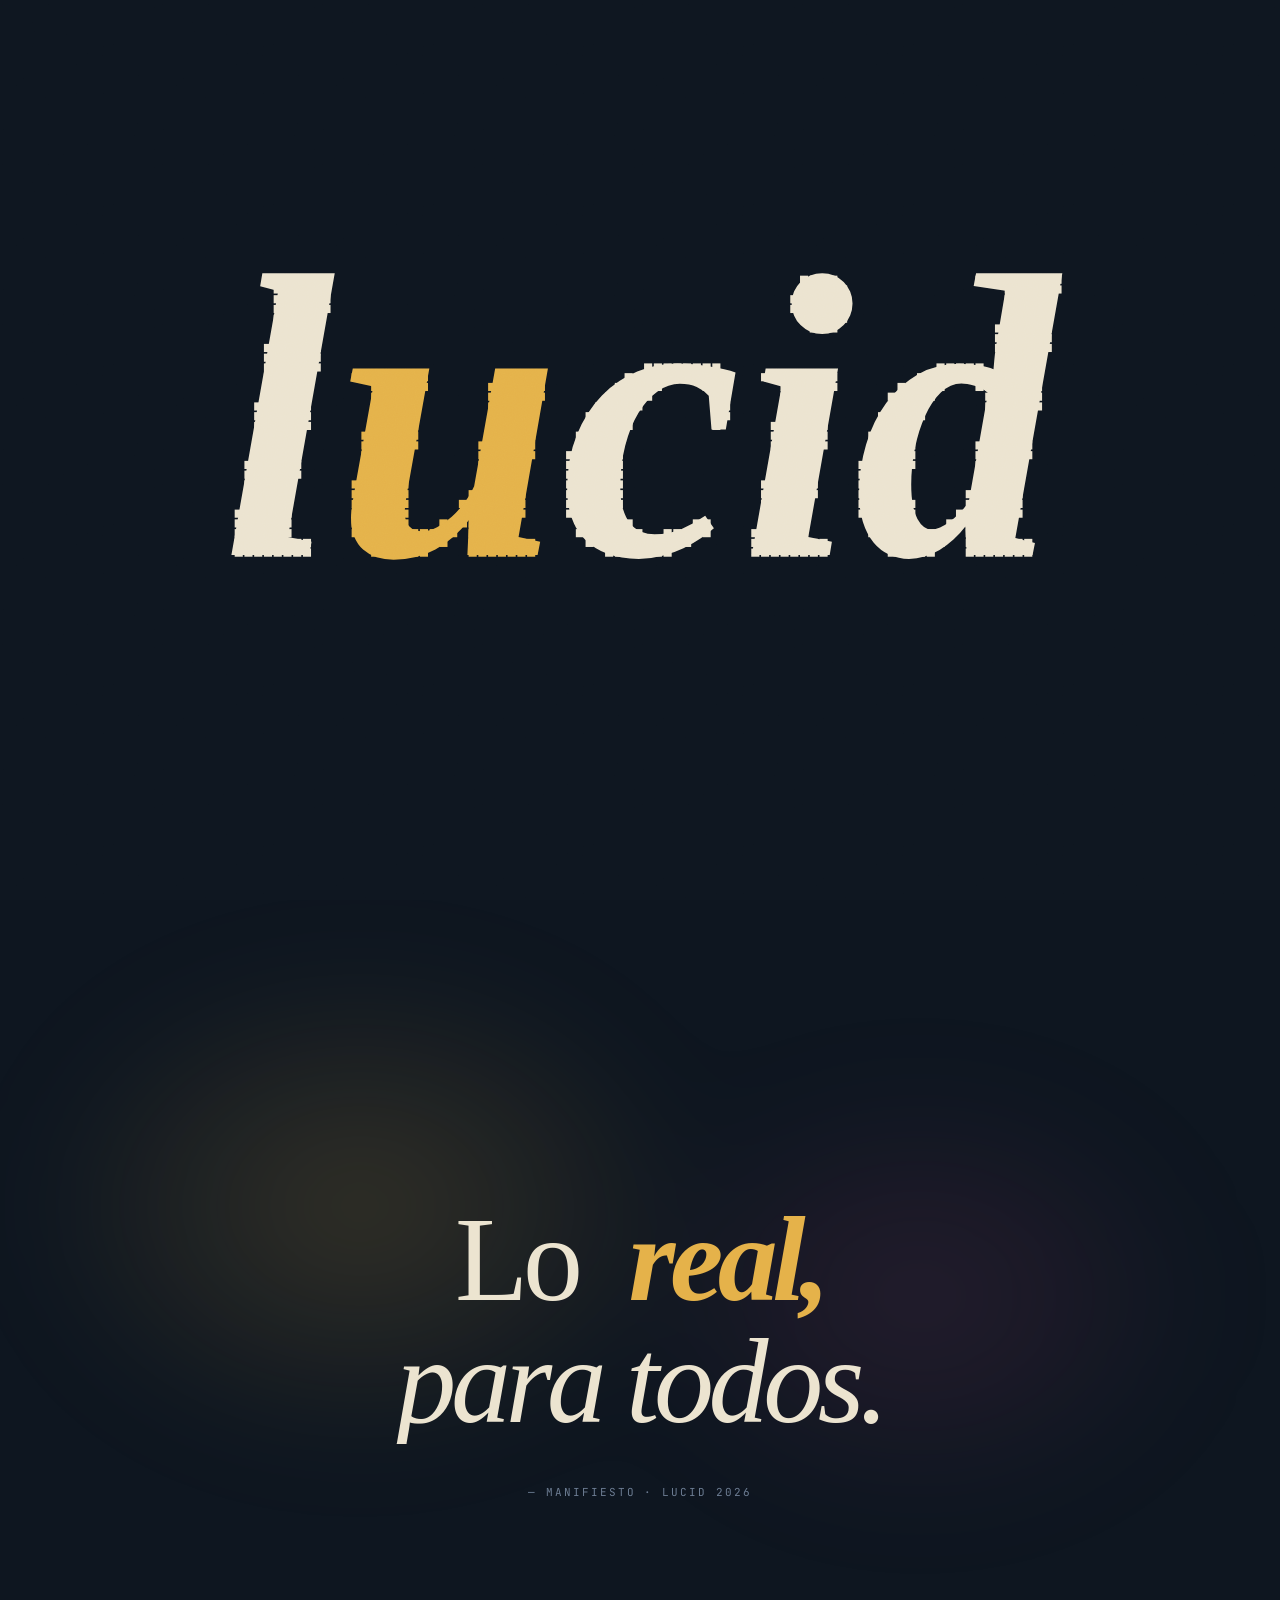
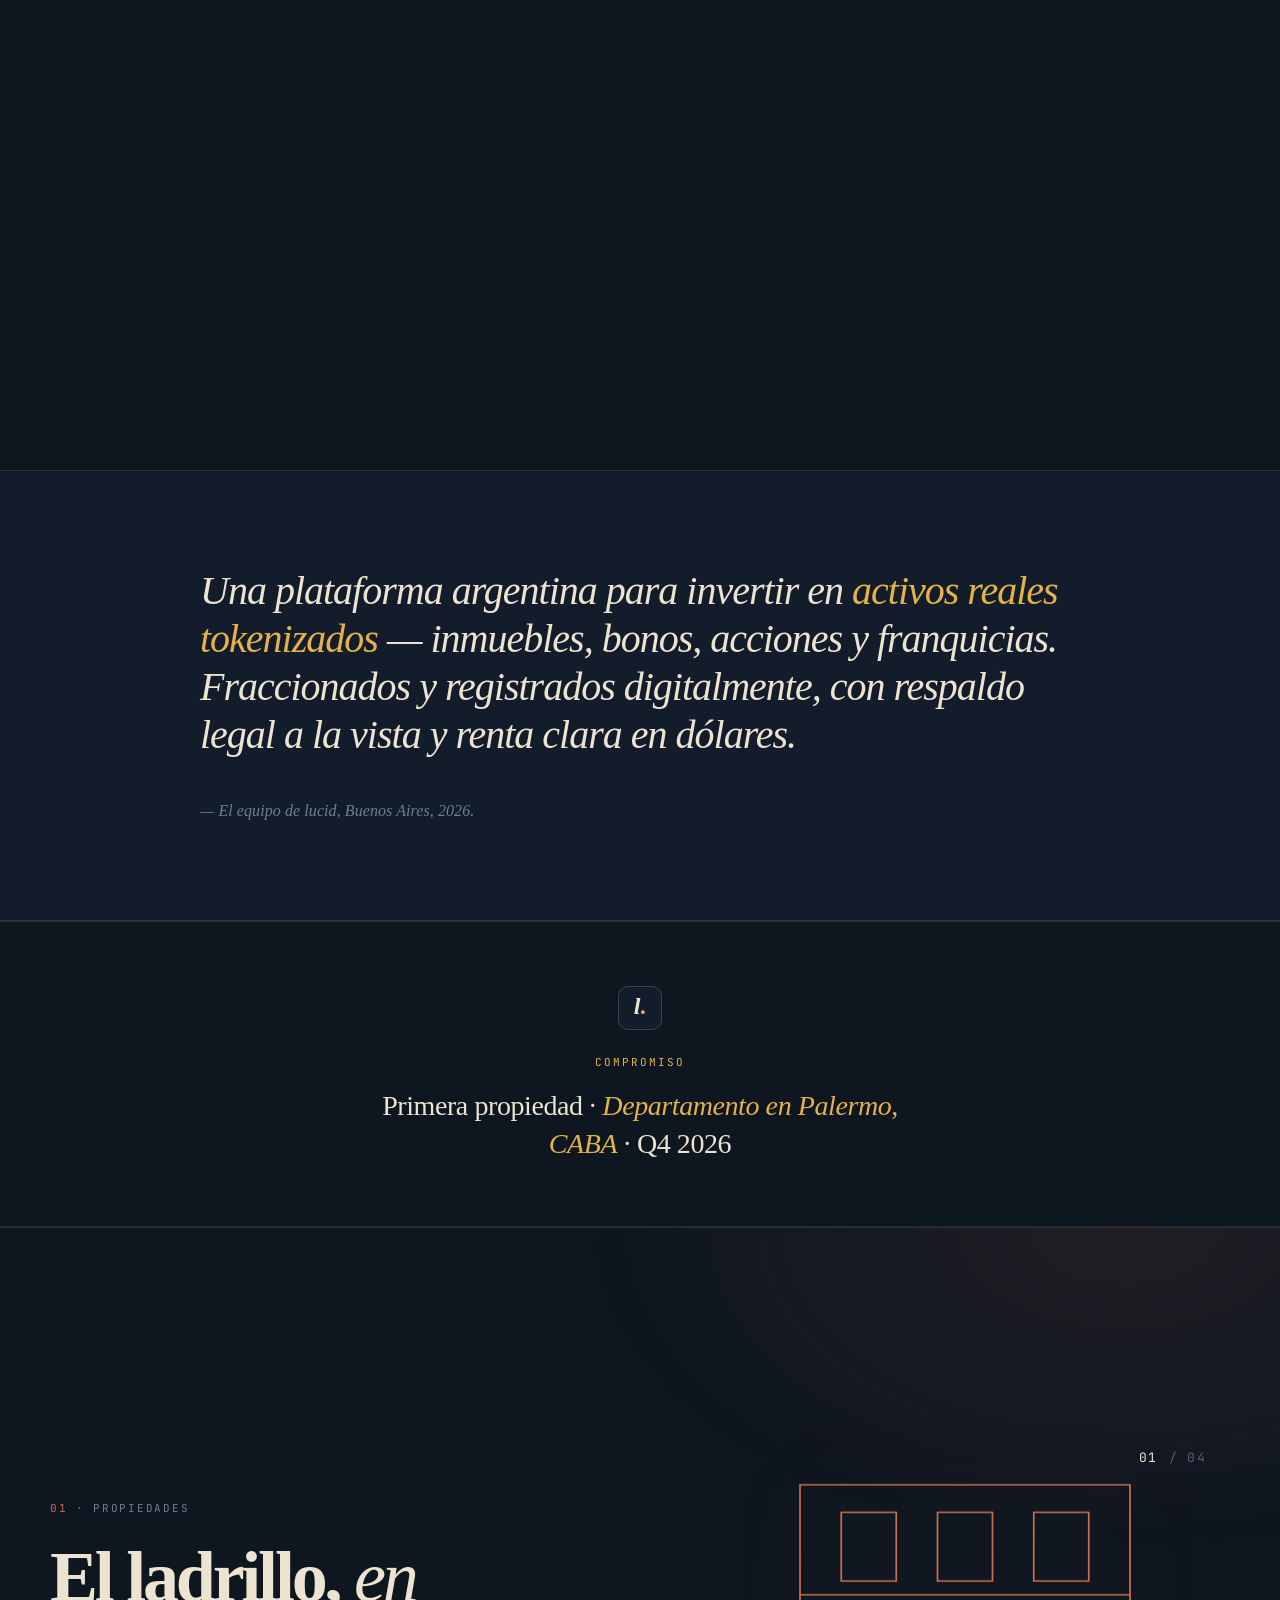
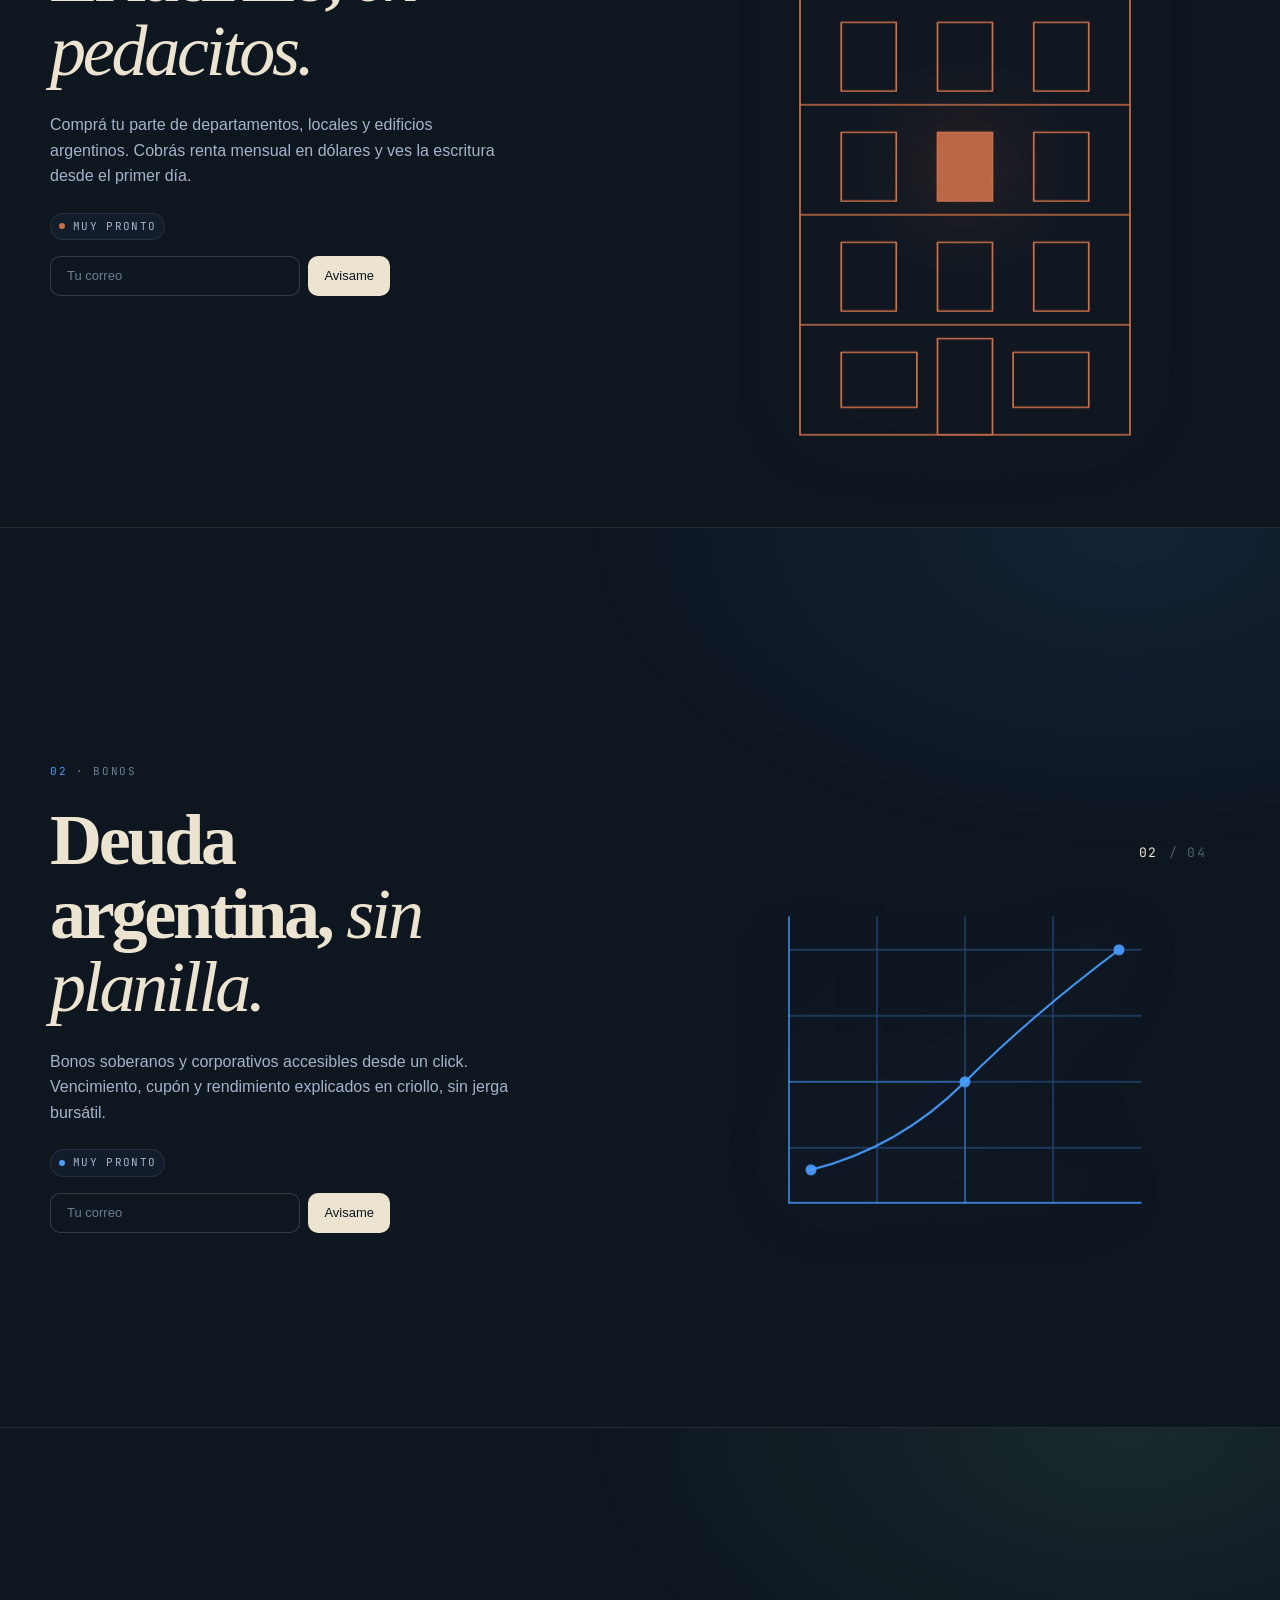
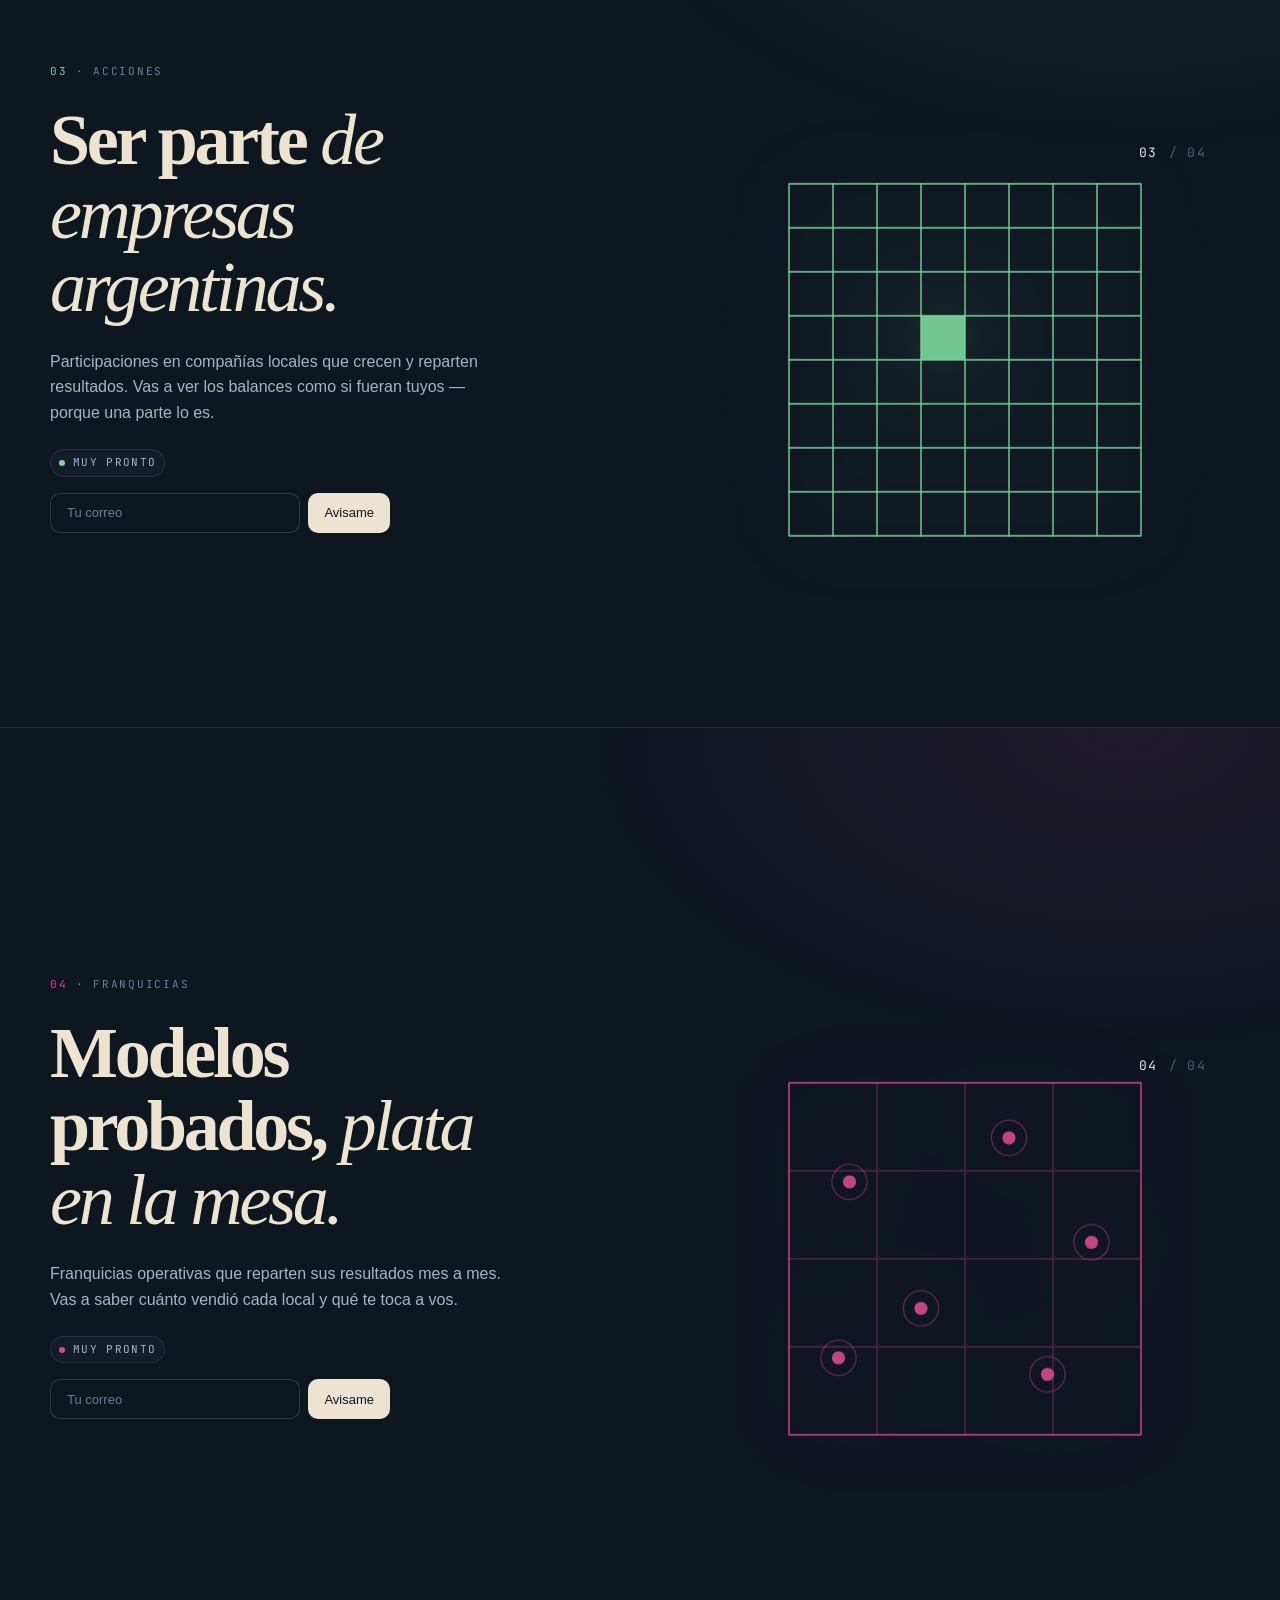
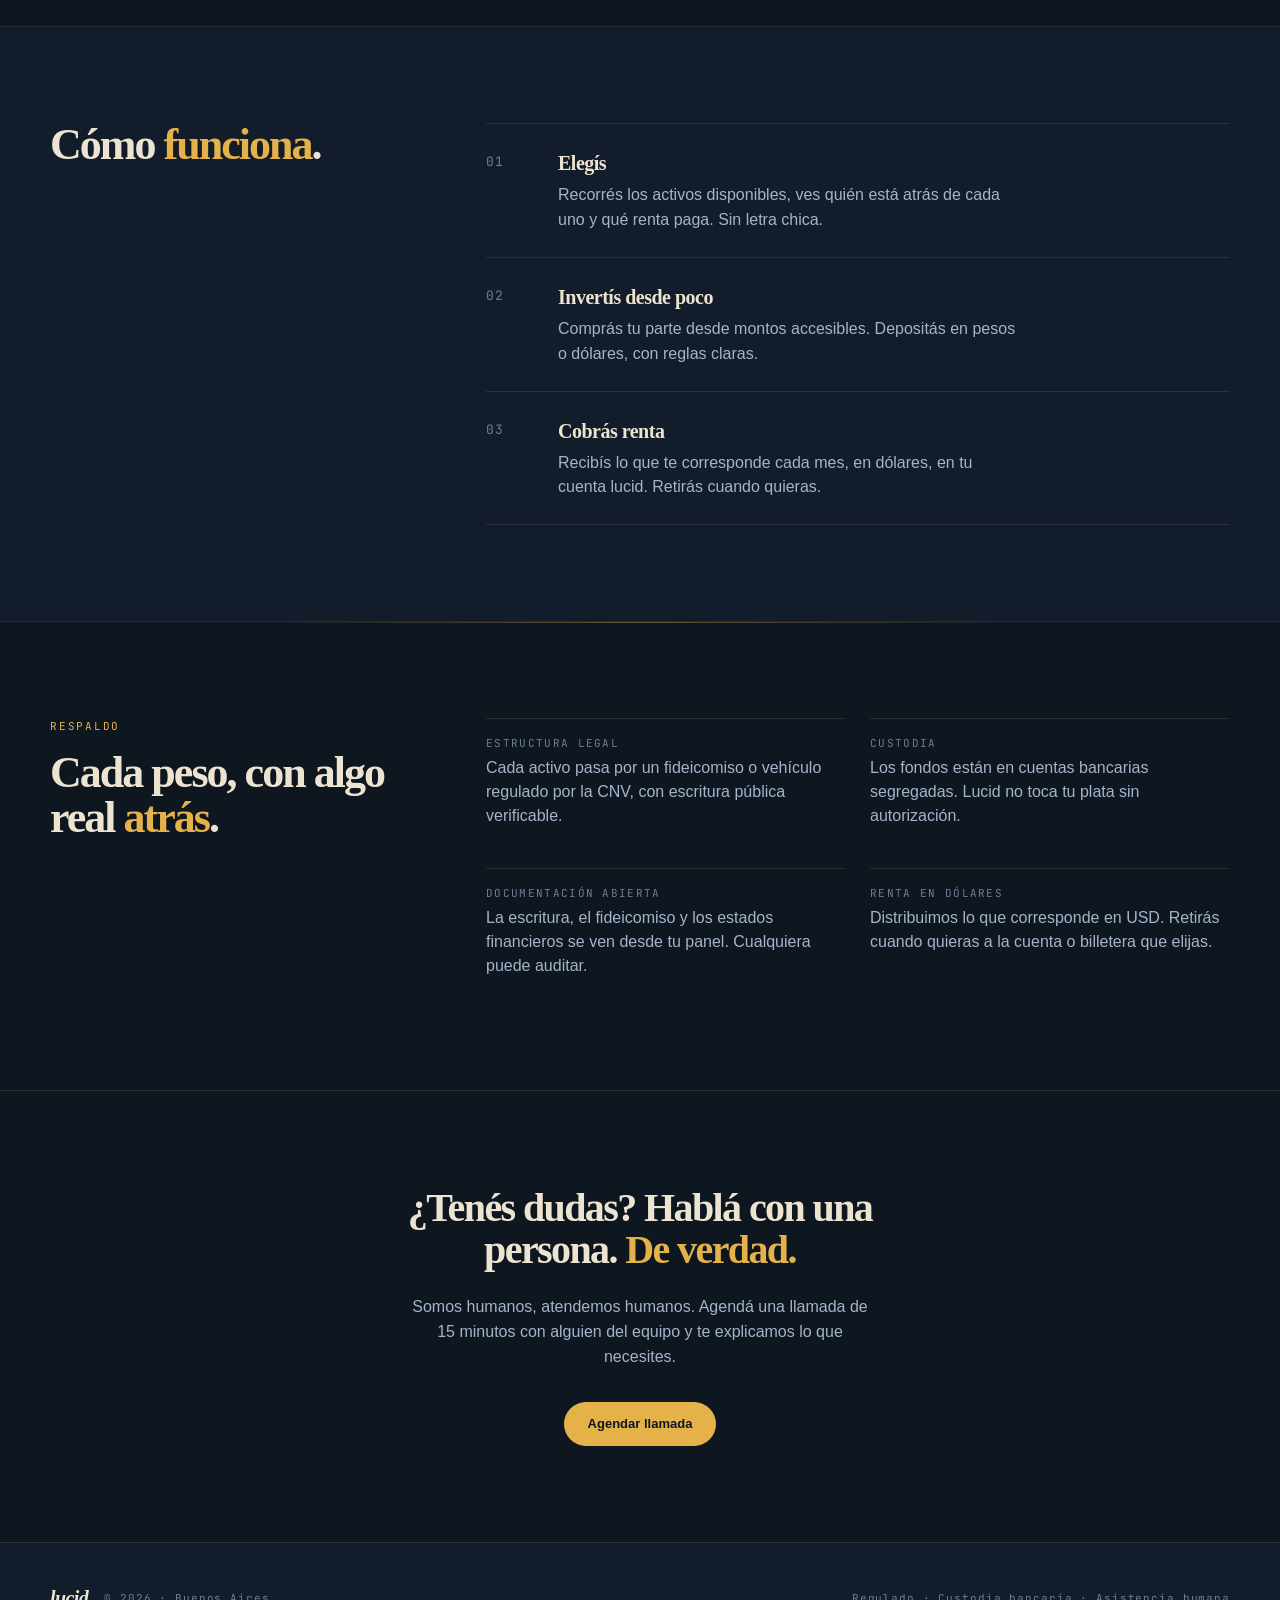
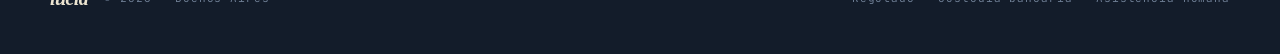
==== index.html @ 6e8e68ed "Initial commit — Lucid landing + panel Landing (index.html): - Hero con asamblea tokenizada: SVG mes" ====
<!DOCTYPE html>
<html lang="es-AR">
<head>
  <meta charset="UTF-8">
  <meta name="viewport" content="width=device-width, initial-scale=1">
  <meta name="theme-color" content="#0E1620">
  <title>lucid — Lo real, para todos.</title>
  <meta name="description" content="Plataforma argentina para invertir en activos reales: inmuebles, bonos, acciones y franquicias. Con respaldo a la vista y renta clara.">

  <link rel="icon" type="image/svg+xml" href="img/favicon.svg">

  <link rel="preconnect" href="https://api.fontshare.com" crossorigin>
  <link rel="preconnect" href="https://cdn.fontshare.com" crossorigin>
  <link rel="preconnect" href="https://fonts.googleapis.com">
  <link rel="preconnect" href="https://fonts.gstatic.com" crossorigin>
  <link rel="stylesheet" href="https://api.fontshare.com/v2/css?f[]=zodiak@400,401,700,701&f[]=switzer@400,500,600,700&display=swap">
  <link rel="stylesheet" href="https://fonts.googleapis.com/css2?family=JetBrains+Mono:wght@400;500&display=swap">

  <link rel="stylesheet" href="css/tokens.css">
  <link rel="stylesheet" href="css/components.css">
  <link rel="stylesheet" href="css/landing.css">
</head>
<body>

  <!-- =========================================================== Pill nav flotante -->
  <header class="site-header" id="site-header">
    <div class="site-header__pill">
      <a href="#top" class="site-header__wordmark" aria-label="lucid, ir al inicio">
        lucid
      </a>
      <nav class="site-header__nav" aria-label="Navegación principal">
        <a href="#manifiesto" class="site-header__link">Qué es</a>
        <a href="#verticales" class="site-header__link">Mundos</a>
        <a href="#respaldo" class="site-header__link">Respaldo</a>
      </nav>
      <a href="app.html" class="site-header__cta">Ingresar</a>
    </div>
  </header>

  <main id="top">

    <!-- ========================================================= HERO
         "Tokenized assembly": el fondo se arma delante de los ojos
         del usuario — cientos de cuadraditos (unidades fraccionadas)
         que empiezan dispersos por la pantalla y migran a sus
         posiciones en una grilla. Metáfora del producto: cada celda
         es una parte; todas juntas forman el fondo sobre el que se
         planta el wordmark. El nombre queda limpio en el centro. -->
    <section class="hero-brand" aria-labelledby="hero-wordmark">
      <h1 class="visually-hidden" id="hero-wordmark">lucid</h1>
      <div class="hero-mesh" aria-hidden="true">
        <svg class="hero-mesh__svg" xmlns="http://www.w3.org/2000/svg"></svg>
      </div>
    </section>

    <!-- ========================================================= TAGLINE (INTEGRAL)
         La frase se ve completa en una vista, con mezcla tipográfica
         dentro de la misma línea:  Lo (roman) · real, (bold italic ámbar)
         · para todos. (regular italic).  La palabra "real," queda como
         ancla visual — que es exactamente el argumento de Lucid. -->
    <section class="tagline-block" aria-labelledby="tagline-title" id="tagline">
      <div class="tagline-block__inner">
        <div class="tagline-block__aurora" aria-hidden="true"></div>
        <h2 class="tagline" id="tagline-title" aria-label="Lo real, para todos.">
          <span class="tagline__line" aria-hidden="true">
            <span class="tagline__word tagline__word--roman">Lo</span>
            <span class="tagline__word tagline__word--brand">real,</span>
          </span>
          <span class="tagline__line" aria-hidden="true">
            <span class="tagline__word tagline__word--italic">para todos.</span>
          </span>
        </h2>
        <span class="tagline__caption" aria-hidden="true">— Manifiesto · Lucid 2026</span>
      </div>
    </section>

    <!-- ========================================================= MANIFIESTO -->
    <section class="manifesto" id="manifiesto" aria-labelledby="manifesto-title">
      <div class="manifesto__inner">
        <p class="manifesto__text" id="manifesto-title">
          Una plataforma argentina para invertir en <em>activos reales tokenizados</em> — inmuebles, bonos, acciones y franquicias. Fraccionados y registrados digitalmente, con respaldo legal a la vista y renta clara en dólares.
        </p>
        <p class="manifesto__signature">— El equipo de lucid, Buenos Aires, 2026.</p>
      </div>
    </section>

    <!-- ========================================================= COMPROMISO
         Dato ancla: convierte la promesa abstracta en compromiso concreto.
         Con sello monograma "l." — actúa como acta / estampilla notarial. -->
    <section class="anchor" aria-labelledby="anchor-title">
      <div class="anchor__inner">
        <span class="anchor__mark" aria-hidden="true">l<span class="anchor__mark-dot">.</span></span>
        <span class="anchor__eyebrow" id="anchor-title">Compromiso</span>
        <p class="anchor__text">
          Primera propiedad · <em>Departamento en Palermo, CABA</em> · Q4 2026
        </p>
      </div>
    </section>

    <!-- ========================================================= MUNDOS
         Cada RWA es una pantalla completa. Ilustración editorial SVG a la
         derecha (blueprint / gráfico / grilla / mapa según el mundo),
         texto a la izquierda. Fondo levemente teñido con el color del mundo. -->
    <section class="worlds" id="verticales" aria-label="Los cuatro mundos">

      <!-- ============= 01 · Propiedades ================================ -->
      <article class="world world--propiedades" aria-labelledby="w1-title">
        <div class="world__inner">
          <div class="world__marker" aria-hidden="true">01 <span>/ 04</span></div>

          <div class="world__content">
            <span class="world__overline">
              <span class="world__number">01</span> · Propiedades
            </span>
            <h3 class="world__title" id="w1-title">El ladrillo, <em>en pedacitos.</em></h3>
            <p class="world__desc">Comprá tu parte de departamentos, locales y edificios argentinos. Cobrás renta mensual en dólares y ves la escritura desde el primer día.</p>
            <div class="world__action">
              <span class="world__status">
                <span class="world__status-dot" aria-hidden="true"></span> Muy pronto
              </span>
              <form class="notify-form" data-notify="propiedades" novalidate>
                <input class="notify-form__input" type="email" name="email" required placeholder="Tu correo" aria-label="Correo para avisarte de Propiedades">
                <button class="notify-form__submit" type="submit">Avisame</button>
                <span class="notify-form__success" role="status">✓ Te avisamos</span>
              </form>
            </div>
          </div>

          <div class="world__visual" aria-hidden="true">
            <svg class="world__svg" viewBox="0 0 320 480" fill="none" stroke="currentColor" stroke-width="1.25" stroke-linecap="round" stroke-linejoin="round">
              <!-- Silueta del edificio -->
              <rect x="40" y="40" width="240" height="400"/>
              <!-- Separadores de piso -->
              <line x1="40" y1="120" x2="280" y2="120"/>
              <line x1="40" y1="200" x2="280" y2="200"/>
              <line x1="40" y1="280" x2="280" y2="280"/>
              <line x1="40" y1="360" x2="280" y2="360"/>
              <!-- Ventanas de 4 pisos superiores -->
              <rect x="70" y="60" width="40" height="50"/>
              <rect x="140" y="60" width="40" height="50"/>
              <rect x="210" y="60" width="40" height="50"/>
              <rect x="70" y="140" width="40" height="50"/>
              <rect x="140" y="140" width="40" height="50"/>
              <rect x="210" y="140" width="40" height="50"/>
              <rect x="70" y="220" width="40" height="50"/>
              <rect x="140" y="220" width="40" height="50"/>
              <rect x="210" y="220" width="40" height="50"/>
              <rect x="70" y="300" width="40" height="50"/>
              <rect x="140" y="300" width="40" height="50"/>
              <rect x="210" y="300" width="40" height="50"/>
              <!-- Planta baja: entrada + vidrieras -->
              <rect x="70" y="380" width="55" height="40"/>
              <rect x="195" y="380" width="55" height="40"/>
              <rect x="140" y="370" width="40" height="70"/>
              <!-- Marca de "tu parte" — piso 2, ventana central, coloreada -->
              <rect class="world__svg-highlight" x="140" y="220" width="40" height="50" fill="currentColor" stroke="none"/>
            </svg>
          </div>
        </div>
      </article>

      <!-- ============= 02 · Bonos ====================================== -->
      <article class="world world--bonos" aria-labelledby="w2-title">
        <div class="world__inner">
          <div class="world__marker" aria-hidden="true">02 <span>/ 04</span></div>

          <div class="world__content">
            <span class="world__overline">
              <span class="world__number">02</span> · Bonos
            </span>
            <h3 class="world__title" id="w2-title">Deuda argentina, <em>sin planilla.</em></h3>
            <p class="world__desc">Bonos soberanos y corporativos accesibles desde un click. Vencimiento, cupón y rendimiento explicados en criollo, sin jerga bursátil.</p>
            <div class="world__action">
              <span class="world__status">
                <span class="world__status-dot" aria-hidden="true"></span> Muy pronto
              </span>
              <form class="notify-form" data-notify="bonos" novalidate>
                <input class="notify-form__input" type="email" name="email" required placeholder="Tu correo" aria-label="Correo para avisarte de Bonos">
                <button class="notify-form__submit" type="submit">Avisame</button>
                <span class="notify-form__success" role="status">✓ Te avisamos</span>
              </form>
            </div>
          </div>

          <div class="world__visual" aria-hidden="true">
            <svg class="world__svg" viewBox="0 0 400 320" fill="none" stroke="currentColor" stroke-width="1.25" stroke-linecap="round" stroke-linejoin="round">
              <!-- Grilla de fondo (sutil) -->
              <g class="world__svg-grid" opacity="0.35">
                <line x1="40" y1="60" x2="360" y2="60"/>
                <line x1="40" y1="120" x2="360" y2="120"/>
                <line x1="40" y1="180" x2="360" y2="180"/>
                <line x1="40" y1="240" x2="360" y2="240"/>
                <line x1="120" y1="30" x2="120" y2="290"/>
                <line x1="200" y1="30" x2="200" y2="290"/>
                <line x1="280" y1="30" x2="280" y2="290"/>
              </g>
              <!-- Ejes -->
              <line x1="40" y1="290" x2="360" y2="290"/>
              <line x1="40" y1="30" x2="40" y2="290"/>
              <!-- Curva de rendimiento -->
              <path d="M 60 260 Q 140 240 200 180 T 340 60" stroke-width="1.8"/>
              <!-- Puntos de datos -->
              <circle class="world__svg-highlight" cx="60" cy="260" r="5" fill="currentColor" stroke="none"/>
              <circle class="world__svg-highlight" cx="200" cy="180" r="5" fill="currentColor" stroke="none"/>
              <circle class="world__svg-highlight" cx="340" cy="60" r="5" fill="currentColor" stroke="none"/>
              <!-- Guías punteadas -->
              <line x1="200" y1="290" x2="200" y2="180" stroke-dasharray="3 5" opacity="0.5"/>
              <line x1="40" y1="180" x2="200" y2="180" stroke-dasharray="3 5" opacity="0.5"/>
            </svg>
          </div>
        </div>
      </article>

      <!-- ============= 03 · Acciones =================================== -->
      <article class="world world--acciones" aria-labelledby="w3-title">
        <div class="world__inner">
          <div class="world__marker" aria-hidden="true">03 <span>/ 04</span></div>

          <div class="world__content">
            <span class="world__overline">
              <span class="world__number">03</span> · Acciones
            </span>
            <h3 class="world__title" id="w3-title">Ser parte <em>de empresas argentinas.</em></h3>
            <p class="world__desc">Participaciones en compañías locales que crecen y reparten resultados. Vas a ver los balances como si fueran tuyos — porque una parte lo es.</p>
            <div class="world__action">
              <span class="world__status">
                <span class="world__status-dot" aria-hidden="true"></span> Muy pronto
              </span>
              <form class="notify-form" data-notify="acciones" novalidate>
                <input class="notify-form__input" type="email" name="email" required placeholder="Tu correo" aria-label="Correo para avisarte de Acciones">
                <button class="notify-form__submit" type="submit">Avisame</button>
                <span class="notify-form__success" role="status">✓ Te avisamos</span>
              </form>
            </div>
          </div>

          <div class="world__visual" aria-hidden="true">
            <svg class="world__svg" viewBox="0 0 400 400" fill="none" stroke="currentColor" stroke-width="1.25" stroke-linecap="round" stroke-linejoin="round">
              <!-- Grilla 8x8 = 64 celdas de participación -->
              <rect x="40" y="40" width="320" height="320"/>
              <line x1="80" y1="40" x2="80" y2="360"/>
              <line x1="120" y1="40" x2="120" y2="360"/>
              <line x1="160" y1="40" x2="160" y2="360"/>
              <line x1="200" y1="40" x2="200" y2="360"/>
              <line x1="240" y1="40" x2="240" y2="360"/>
              <line x1="280" y1="40" x2="280" y2="360"/>
              <line x1="320" y1="40" x2="320" y2="360"/>
              <line x1="40" y1="80" x2="360" y2="80"/>
              <line x1="40" y1="120" x2="360" y2="120"/>
              <line x1="40" y1="160" x2="360" y2="160"/>
              <line x1="40" y1="200" x2="360" y2="200"/>
              <line x1="40" y1="240" x2="360" y2="240"/>
              <line x1="40" y1="280" x2="360" y2="280"/>
              <line x1="40" y1="320" x2="360" y2="320"/>
              <!-- Tu parte: una celda destacada -->
              <rect class="world__svg-highlight" x="160" y="160" width="40" height="40" fill="currentColor" stroke="none"/>
            </svg>
          </div>
        </div>
      </article>

      <!-- ============= 04 · Franquicias ================================ -->
      <article class="world world--franquicias" aria-labelledby="w4-title">
        <div class="world__inner">
          <div class="world__marker" aria-hidden="true">04 <span>/ 04</span></div>

          <div class="world__content">
            <span class="world__overline">
              <span class="world__number">04</span> · Franquicias
            </span>
            <h3 class="world__title" id="w4-title">Modelos probados, <em>plata en la mesa.</em></h3>
            <p class="world__desc">Franquicias operativas que reparten sus resultados mes a mes. Vas a saber cuánto vendió cada local y qué te toca a vos.</p>
            <div class="world__action">
              <span class="world__status">
                <span class="world__status-dot" aria-hidden="true"></span> Muy pronto
              </span>
              <form class="notify-form" data-notify="franquicias" novalidate>
                <input class="notify-form__input" type="email" name="email" required placeholder="Tu correo" aria-label="Correo para avisarte de Franquicias">
                <button class="notify-form__submit" type="submit">Avisame</button>
                <span class="notify-form__success" role="status">✓ Te avisamos</span>
              </form>
            </div>
          </div>

          <div class="world__visual" aria-hidden="true">
            <svg class="world__svg" viewBox="0 0 400 400" fill="none" stroke="currentColor" stroke-width="1.25" stroke-linecap="round" stroke-linejoin="round">
              <!-- Mapa: frame -->
              <rect x="40" y="40" width="320" height="320"/>
              <!-- Grilla sutil -->
              <g class="world__svg-grid" opacity="0.35">
                <line x1="120" y1="40" x2="120" y2="360"/>
                <line x1="200" y1="40" x2="200" y2="360"/>
                <line x1="280" y1="40" x2="280" y2="360"/>
                <line x1="40" y1="120" x2="360" y2="120"/>
                <line x1="40" y1="200" x2="360" y2="200"/>
                <line x1="40" y1="280" x2="360" y2="280"/>
              </g>
              <!-- Marcadores de locales -->
              <circle cx="95" cy="130" r="16" opacity="0.4"/>
              <circle class="world__svg-highlight" cx="95" cy="130" r="6" fill="currentColor" stroke="none"/>
              <circle cx="240" cy="90" r="16" opacity="0.4"/>
              <circle class="world__svg-highlight" cx="240" cy="90" r="6" fill="currentColor" stroke="none"/>
              <circle cx="315" cy="185" r="16" opacity="0.4"/>
              <circle class="world__svg-highlight" cx="315" cy="185" r="6" fill="currentColor" stroke="none"/>
              <circle cx="160" cy="245" r="16" opacity="0.4"/>
              <circle class="world__svg-highlight" cx="160" cy="245" r="6" fill="currentColor" stroke="none"/>
              <circle cx="275" cy="305" r="16" opacity="0.4"/>
              <circle class="world__svg-highlight" cx="275" cy="305" r="6" fill="currentColor" stroke="none"/>
              <circle cx="85" cy="290" r="16" opacity="0.4"/>
              <circle class="world__svg-highlight" cx="85" cy="290" r="6" fill="currentColor" stroke="none"/>
            </svg>
          </div>
        </div>
      </article>

    </section>

    <!-- ========================================================= CÓMO FUNCIONA -->
    <section class="how" aria-labelledby="how-title">
      <div class="how__inner">
        <h2 class="how__title" id="how-title">Cómo <em>funciona</em>.</h2>
        <ol class="how__steps">
          <li class="how-step">
            <span class="how-step__number">01</span>
            <div>
              <h3 class="how-step__title">Elegís</h3>
              <p class="how-step__desc">Recorrés los activos disponibles, ves quién está atrás de cada uno y qué renta paga. Sin letra chica.</p>
            </div>
          </li>
          <li class="how-step">
            <span class="how-step__number">02</span>
            <div>
              <h3 class="how-step__title">Invertís desde poco</h3>
              <p class="how-step__desc">Comprás tu parte desde montos accesibles. Depositás en pesos o dólares, con reglas claras.</p>
            </div>
          </li>
          <li class="how-step">
            <span class="how-step__number">03</span>
            <div>
              <h3 class="how-step__title">Cobrás renta</h3>
              <p class="how-step__desc">Recibís lo que te corresponde cada mes, en dólares, en tu cuenta lucid. Retirás cuando quieras.</p>
            </div>
          </li>
        </ol>
      </div>
    </section>

    <!-- ========================================================= RESPALDO -->
    <section class="respaldo" id="respaldo" aria-labelledby="respaldo-title">
      <div class="respaldo__inner">
        <div>
          <span class="respaldo__eyebrow">Respaldo</span>
          <h2 class="respaldo__title" id="respaldo-title">Cada peso, con algo real <em>atrás</em>.</h2>
        </div>
        <div class="respaldo__points">
          <div class="respaldo-point">
            <div class="respaldo-point__label">Estructura legal</div>
            <p class="respaldo-point__text">Cada activo pasa por un fideicomiso o vehículo regulado por la CNV, con escritura pública verificable.</p>
          </div>
          <div class="respaldo-point">
            <div class="respaldo-point__label">Custodia</div>
            <p class="respaldo-point__text">Los fondos están en cuentas bancarias segregadas. Lucid no toca tu plata sin autorización.</p>
          </div>
          <div class="respaldo-point">
            <div class="respaldo-point__label">Documentación abierta</div>
            <p class="respaldo-point__text">La escritura, el fideicomiso y los estados financieros se ven desde tu panel. Cualquiera puede auditar.</p>
          </div>
          <div class="respaldo-point">
            <div class="respaldo-point__label">Renta en dólares</div>
            <p class="respaldo-point__text">Distribuimos lo que corresponde en USD. Retirás cuando quieras a la cuenta o billetera que elijas.</p>
          </div>
        </div>
      </div>
    </section>

    <!-- ========================================================= ASISTENCIA -->
    <section class="assist-landing" aria-labelledby="assist-title">
      <div class="assist-landing__inner">
        <h2 class="assist-landing__title" id="assist-title">¿Tenés dudas? Hablá con una persona. <em>De verdad.</em></h2>
        <p class="assist-landing__desc">Somos humanos, atendemos humanos. Agendá una llamada de 15 minutos con alguien del equipo y te explicamos lo que necesites.</p>
        <a href="#" class="assist-landing__cta">Agendar llamada</a>
      </div>
    </section>

  </main>

  <!-- =========================================================== Footer -->
  <footer class="site-footer">
    <div class="site-footer__inner">
      <div class="site-footer__brand">
        <span class="site-footer__wordmark">
          lucid
        </span>
        <span class="site-footer__seals" style="text-align:left">© 2026 · Buenos Aires</span>
      </div>
      <div class="site-footer__seals">
        Regulado · Custodia bancaria · Asistencia humana
      </div>
    </div>
  </footer>

  <script src="js/landing.js?v=11"></script>
</body>
</html>
---- css/tokens.css ----
/* ==========================================================================
   LUCID · Design tokens
   Paleta "Mercado nocturno" — dark-first, navy petróleo con tinta crema.
   Escapa del "otro dark UI genérico" invirtiendo la temperatura:
   fondo frío, tinta cálida, acentos saturados vivos.

   Referencias madre: Ondo Finance (RWA institucional), Ethena, Klim.
   ========================================================================== */

:root {
  /* ============================================================
     Superficies — navy petróleo, no negro puro
     ============================================================ */
  --bg:    #0E1620;   /* base — landing y dashboard */
  --bg-1:  #131C2A;   /* elevación 1 — bloques teñidos sutiles */
  --bg-2:  #182338;   /* card estándar */
  --bg-3:  #1F2C42;   /* superficie fuerte — hover, chips */

  /* ============================================================
     Texto — crema cálida, no blanco frío
     ============================================================ */
  --text-primary:   #ECE4D0;
  --text-secondary: #A4B4CA;
  --text-muted:     #6D7D93;
  --text-disabled:  #4A5872;

  /* ============================================================
     Bordes hairline
     ============================================================ */
  --border:        rgba(236, 228, 208, 0.10);
  --border-strong: rgba(236, 228, 208, 0.18);
  --border-focus:  rgba(229, 178, 74, 0.55);   /* halo ámbar en focus */

  /* ============================================================
     Marca — ámbar Lucid
     Único en fintech AR. Cercano a oro / trigo / reserva.
     No es naranja pop; es un ámbar profundo con warmth.
     ============================================================ */
  --brand:       #E5B24A;
  --brand-hover: #FFC96B;
  --brand-ink:   #F5C670;
  --brand-tint:  rgba(229, 178, 74, 0.14);

  /* ============================================================
     Verticales — cada mundo con su color propio
     ============================================================ */
  /* Propiedades — terracota (identidad del vertical) */
  --world-propiedades:      #C96F4A;
  --world-propiedades-tint: rgba(201, 111, 74, 0.14);
  --world-propiedades-ink:  #E89873;

  /* Bonos — cobalto Base */
  --world-bonos:      #4A9EFF;
  --world-bonos-tint: rgba(74, 158, 255, 0.14);
  --world-bonos-ink:  #7CB8FF;

  /* Acciones — verde menta Pendle */
  --world-acciones:      #7BD69C;
  --world-acciones-tint: rgba(123, 214, 156, 0.14);
  --world-acciones-ink:  #9CE0B5;

  /* Franquicias — magenta Uniswap-adjacent (único en fintech AR) */
  --world-franquicias:      #D14A8C;
  --world-franquicias-tint: rgba(209, 74, 140, 0.14);
  --world-franquicias-ink:  #E876AA;

  /* ============================================================
     Performance — verdes y rojos que dialogan con la paleta
     ============================================================ */
  --positive: #7BD69C;
  --negative: #E77070;

  /* ============================================================
     Tipografía — Zodiak (display serif) + Switzer (body sans)
     Zodiak: serif de display con cortes modernistas. Italic
     como gesto editorial principal (wordmark, tagline).
     Switzer: neo-grotesque refinado tipo Söhne, cuerpo silencioso.
     JetBrains Mono se queda para cifras tabulares.
     ============================================================ */
  --font-display: 'Zodiak', 'Times New Roman', serif;
  --font-body:    'Switzer', -apple-system, BlinkMacSystemFont, 'Segoe UI', sans-serif;
  --font-mono:    'JetBrains Mono', ui-monospace, 'SF Mono', Menlo, monospace;

  /* Escala tipográfica (rem, base 16px) */
  --text-xs:   0.6875rem;   /* 11px */
  --text-sm:   0.8125rem;   /* 13px */
  --text-base: 0.9375rem;   /* 15px — un pelo más grande, Geist respira */
  --text-md:   1rem;        /* 16px */
  --text-lg:   1.25rem;     /* 20px */
  --text-xl:   1.75rem;     /* 28px */
  --text-2xl:  2.5rem;      /* 40px */
  --text-3xl:  4rem;        /* 64px */

  /* Pesos */
  --weight-regular:   400;
  --weight-medium:    500;
  --weight-semibold:  600;
  --weight-bold:      700;
  --weight-extrabold: 800;

  /* Line heights */
  --leading-tight: 1.02;
  --leading-snug:  1.30;
  --leading-base:  1.55;

  /* Espaciado */
  --space-1: 4px;
  --space-2: 8px;
  --space-3: 16px;
  --space-4: 24px;
  --space-5: 40px;
  --space-6: 64px;
  --space-7: 96px;
  --space-8: 128px;

  /* Radius */
  --radius-sm:   10px;   /* controles */
  --radius-md:   12px;   /* CTAs pill (pulze pattern) */
  --radius-lg:   16px;   /* cards */
  --radius-xl:   20px;   /* superficies grandes */
  --radius-full: 999px;  /* pills, dots, nav flotante */

  /* Transiciones */
  --ease:            cubic-bezier(0.4, 0, 0.2, 1);
  --transition-fast: 150ms var(--ease);
  --transition-base: 200ms var(--ease);
  --transition-slow: 250ms var(--ease);

  /* Layout */
  --max-width:        1180px;
  --max-width-narrow: 880px;
  --topbar-height:    64px;
}

/* ==========================================================================
   Reset y base
   ========================================================================== */

*, *::before, *::after {
  box-sizing: border-box;
  margin: 0;
  padding: 0;
}

html {
  -webkit-text-size-adjust: 100%;
  -moz-tab-size: 4;
  tab-size: 4;
}

body {
  min-height: 100vh;
  background: var(--bg);
  color: var(--text-primary);
  font-family: var(--font-body);
  font-size: var(--text-base);
  line-height: var(--leading-base);
  font-weight: var(--weight-regular);
  -webkit-font-smoothing: antialiased;
  -moz-osx-font-smoothing: grayscale;
  text-rendering: optimizeLegibility;
}

button, input, select, textarea {
  font-family: inherit;
  font-size: inherit;
  color: inherit;
}

button {
  background: transparent;
  border: 0;
  cursor: pointer;
}

a {
  color: inherit;
  text-decoration: none;
}

img, svg {
  display: block;
  max-width: 100%;
}

.num {
  font-family: var(--font-mono);
  font-variant-numeric: tabular-nums;
  font-feature-settings: 'tnum' 1;
  letter-spacing: -0.01em;
}

:focus-visible {
  outline: 2px solid var(--border-focus);
  outline-offset: 2px;
  border-radius: 4px;
}

.visually-hidden {
  position: absolute;
  width: 1px;
  height: 1px;
  padding: 0;
  margin: -1px;
  overflow: hidden;
  clip: rect(0, 0, 0, 0);
  border: 0;
}

@media (prefers-reduced-motion: reduce) {
  *, *::before, *::after {
    animation-duration: 0.01ms !important;
    transition-duration: 0.01ms !important;
  }
}
---- css/components.css ----
/* ==========================================================================
   LUCID · Componentes
   Wordmark, botones, chips, hero, composición, asset card, world tile,
   asistente humano. Todos los valores vienen de tokens.css.
   ========================================================================== */

/* ==========================================================================
   Textura de papel — grano SVG procedural aplicado globalmente.
   Muy sutil (opacidad ~0.05), pointer-events off. Compensa la frialdad
   digital del navy petróleo con un touch material tipo impresión offset.
   Se aplica a landing y dashboard por igual (tokens.css es shared).
   ========================================================================== */
body::before {
  content: '';
  position: fixed;
  inset: 0;
  z-index: 100;
  pointer-events: none;
  opacity: 0.055;
  mix-blend-mode: overlay;
  background-image: url("data:image/svg+xml;utf8,<svg xmlns='http://www.w3.org/2000/svg' width='160' height='160'><filter id='n'><feTurbulence type='fractalNoise' baseFrequency='0.9' numOctaves='2' stitchTiles='stitch' seed='7'/><feColorMatrix values='0 0 0 0 0.93 0 0 0 0 0.89 0 0 0 0 0.81 0 0 0 0.85 0'/></filter><rect width='100%25' height='100%25' filter='url(%23n)'/></svg>");
  background-repeat: repeat;
  background-size: 160px 160px;
}

/* Con prefers-reduced-transparency respetamos la preferencia del sistema. */
@media (prefers-reduced-transparency: reduce) {
  body::before { display: none; }
}

/* ---------- Wordmark ---------------------------------------------------
   "lucid" en minúscula. La "i" es un haz (dotless ı) en color ámbar brand,
   con leve halo — la "luz" de la marca. Se reusa en topbar y footer.
   ---------------------------------------------------------------------- */
.wordmark {
  display: inline-flex;
  align-items: baseline;
  font-family: var(--font-display);
  font-size: 1.35rem;
  line-height: 1;
  font-weight: 700;
  font-style: italic;
  letter-spacing: -0.03em;
  color: var(--text-primary);
  user-select: none;
}


/* ---------- Nav topbar ------------------------------------------------- */
.nav__link {
  position: relative;
  font-size: var(--text-sm);
  color: var(--text-secondary);
  padding: var(--space-1) 0;
  transition: color var(--transition-fast);
}

.nav__link:hover {
  color: var(--text-primary);
}

.nav__link--active {
  color: var(--text-primary);
}

/* Subrayado hairline del link activo, alineado al borde inferior de la topbar */
.nav__link--active::after {
  content: '';
  position: absolute;
  inset: auto 0 -19px 0;
  height: 1px;
  background: var(--text-primary);
}

/* ---------- Avatar ----------------------------------------------------- */
.avatar {
  width: 32px;
  height: 32px;
  border-radius: var(--radius-full);
  background: var(--bg-3);
  border: 1px solid var(--border-strong);
  color: var(--text-primary);
  font-family: var(--font-mono);
  font-size: var(--text-xs);
  font-weight: var(--weight-medium);
  display: inline-flex;
  align-items: center;
  justify-content: center;
  letter-spacing: 0.03em;
  transition: border-color var(--transition-fast), background var(--transition-fast);
}

.avatar:hover {
  border-color: var(--border-focus);
  background: var(--bg-2);
}

/* ---------- Botones ---------------------------------------------------- */
.btn {
  display: inline-flex;
  align-items: center;
  justify-content: center;
  gap: var(--space-2);
  height: 36px;
  padding: 0 var(--space-3);
  border: 1px solid transparent;
  border-radius: var(--radius-sm);
  font-size: var(--text-sm);
  font-weight: var(--weight-medium);
  line-height: 1;
  white-space: nowrap;
  transition:
    background var(--transition-fast),
    border-color var(--transition-fast),
    color var(--transition-fast);
}

.btn--primary {
  background: var(--text-primary);
  color: var(--bg);
}
.btn--primary:hover {
  background: #ffffff;
}

.btn--secondary {
  background: var(--bg-2);
  color: var(--text-primary);
  border-color: var(--border-strong);
}
.btn--secondary:hover {
  background: var(--bg-3);
  border-color: var(--border-focus);
}

.btn--ghost {
  background: transparent;
  color: var(--text-secondary);
  border-color: transparent;
}
.btn--ghost:hover {
  color: var(--text-primary);
  background: var(--bg-2);
}

.btn--sm {
  height: 28px;
  padding: 0 var(--space-2);
  font-size: var(--text-xs);
}

.btn:disabled,
.btn[aria-disabled='true'] {
  cursor: not-allowed;
  color: var(--text-disabled);
  background: transparent;
  border-color: var(--border);
}

/* ---------- Chip de mundo --------------------------------------------- */
.chip {
  display: inline-flex;
  align-items: center;
  gap: var(--space-1);
  padding: 3px var(--space-2);
  border-radius: var(--radius-full);
  font-family: var(--font-body);
  font-size: var(--text-xs);
  font-weight: var(--weight-medium);
  line-height: 1.4;
  letter-spacing: 0.01em;
  white-space: nowrap;
}

.chip__dot {
  width: 6px;
  height: 6px;
  border-radius: var(--radius-full);
}

.chip--propiedades { background: var(--world-propiedades-tint); color: var(--world-propiedades-ink); }
.chip--propiedades .chip__dot { background: var(--world-propiedades); }

.chip--bonos { background: var(--world-bonos-tint); color: var(--world-bonos-ink); }
.chip--bonos .chip__dot { background: var(--world-bonos); }

.chip--acciones { background: var(--world-acciones-tint); color: var(--world-acciones-ink); }
.chip--acciones .chip__dot { background: var(--world-acciones); }

.chip--franquicias { background: var(--world-franquicias-tint); color: var(--world-franquicias-ink); }
.chip--franquicias .chip__dot { background: var(--world-franquicias); }

/* ==========================================================================
   HERO — el valor total del portfolio
   Jerarquía innegociable: total → variación → renta.
   ========================================================================== */

.hero {
  display: flex;
  align-items: flex-start;
  justify-content: space-between;
  gap: var(--space-4);
  padding: var(--space-3) 0 var(--space-2);
}

.hero__main {
  display: flex;
  flex-direction: column;
  gap: var(--space-3);
  min-width: 0;
}

.hero__label {
  font-family: var(--font-mono);
  font-size: var(--text-xs);
  color: var(--text-muted);
  text-transform: uppercase;
  letter-spacing: 0.1em;
}

.hero__total {
  display: flex;
  align-items: baseline;
  gap: var(--space-2);
  flex-wrap: wrap;
}

.hero__currency {
  font-family: var(--font-mono);
  font-size: var(--text-md);
  color: var(--text-muted);
  font-weight: var(--weight-regular);
  letter-spacing: 0.02em;
}

.hero__amount {
  font-family: var(--font-display);
  font-size: var(--text-3xl);
  font-weight: var(--weight-regular);
  color: var(--text-primary);
  letter-spacing: -0.035em;
  line-height: 1;
  font-variant-numeric: tabular-nums;
}

.hero__cents {
  font-family: var(--font-mono);
  font-size: 1.25rem;
  color: var(--text-muted);
  font-variant-numeric: tabular-nums;
  letter-spacing: -0.01em;
}

.hero__meta {
  display: flex;
  align-items: center;
  gap: var(--space-3);
  flex-wrap: wrap;
}

.hero__delta {
  display: inline-flex;
  align-items: center;
  gap: 4px;
  font-family: var(--font-mono);
  font-size: var(--text-sm);
  font-variant-numeric: tabular-nums;
}

.hero__delta--up   { color: var(--positive); }
.hero__delta--down { color: var(--negative); }

.hero__delta-arrow { font-size: 0.9em; }
.hero__delta-abs   { color: currentColor; opacity: 0.8; margin-left: 4px; }
.hero__delta-period { color: var(--text-muted); font-family: var(--font-body); }

.hero__separator {
  width: 1px;
  height: 14px;
  background: var(--border-strong);
}

.hero__rent {
  display: inline-flex;
  align-items: baseline;
  gap: var(--space-2);
  font-size: var(--text-sm);
  color: var(--text-secondary);
}

.hero__rent-value {
  font-family: var(--font-mono);
  color: var(--text-primary);
  font-variant-numeric: tabular-nums;
}

.hero__actions {
  display: flex;
  gap: var(--space-2);
  align-self: flex-start;
  padding-top: var(--space-4);
}

/* ==========================================================================
   COMPOSICIÓN — barra segmentada por mundo + leyenda
   ========================================================================== */

.composition {
  background: var(--bg-1);
  border: 1px solid var(--border);
  border-radius: var(--radius-md);
  padding: var(--space-4);
  display: flex;
  flex-direction: column;
  gap: var(--space-3);
}

.composition__bar {
  display: flex;
  height: 10px;
  width: 100%;
  border-radius: var(--radius-full);
  overflow: hidden;
  background: var(--bg-3);
}

.composition__segment {
  height: 100%;
  transition: opacity var(--transition-fast);
}

.composition__segment + .composition__segment {
  /* Gap sutil entre segmentos, sin encimar el color */
  box-shadow: -2px 0 0 0 var(--bg-1);
}

.composition__legend {
  display: flex;
  flex-wrap: wrap;
  gap: var(--space-4);
}

.composition__item {
  display: inline-flex;
  align-items: center;
  gap: var(--space-2);
  font-size: var(--text-sm);
}

.composition__dot {
  width: 8px;
  height: 8px;
  border-radius: var(--radius-full);
}

.composition__name    { color: var(--text-secondary); }
.composition__value   { font-family: var(--font-mono); color: var(--text-primary); font-variant-numeric: tabular-nums; }
.composition__percent { font-family: var(--font-mono); color: var(--text-muted); font-size: var(--text-xs); }

/* ==========================================================================
   ASSET CARD — cada posición del portfolio
   Divulgación progresiva: título → stats → respaldo (siempre visible).
   ========================================================================== */

.asset {
  display: flex;
  flex-direction: column;
  gap: var(--space-3);
  background: var(--bg-2);
  border: 1px solid var(--border);
  border-radius: var(--radius-md);
  padding: var(--space-3);
  text-align: left;
  transition:
    border-color var(--transition-fast),
    background var(--transition-fast),
    transform var(--transition-fast);
}

.asset:hover {
  border-color: var(--border-strong);
  background: var(--bg-3);
}

.asset:active {
  transform: translateY(1px);
}

.asset__head {
  display: flex;
  align-items: flex-start;
  justify-content: space-between;
  gap: var(--space-2);
}

.asset__id {
  width: 40px;
  height: 40px;
  border-radius: var(--radius-sm);
  background: var(--bg-3);
  border: 1px solid var(--border);
  color: var(--text-secondary);
  font-family: var(--font-mono);
  font-size: var(--text-sm);
  font-weight: var(--weight-medium);
  display: inline-flex;
  align-items: center;
  justify-content: center;
  letter-spacing: 0.03em;
  flex-shrink: 0;
}

.asset__meta {
  display: flex;
  flex-direction: column;
  gap: 2px;
  min-width: 0;
}

.asset__title {
  font-size: var(--text-md);
  font-weight: var(--weight-medium);
  color: var(--text-primary);
  line-height: var(--leading-snug);
}

.asset__location {
  font-size: var(--text-sm);
  color: var(--text-secondary);
}

.asset__body {
  display: grid;
  grid-template-columns: 1fr 1fr;
  gap: var(--space-3);
  padding: var(--space-3) 0;
  border-top: 1px solid var(--border);
  border-bottom: 1px solid var(--border);
}

.asset__stat {
  display: flex;
  flex-direction: column;
  gap: 4px;
  min-width: 0;
}

.asset__stat-label {
  font-family: var(--font-mono);
  font-size: var(--text-xs);
  color: var(--text-muted);
  text-transform: uppercase;
  letter-spacing: 0.08em;
}

.asset__stat-value {
  font-family: var(--font-mono);
  font-size: var(--text-md);
  color: var(--text-primary);
  font-variant-numeric: tabular-nums;
  letter-spacing: -0.01em;
}

.asset__backing {
  display: flex;
  flex-direction: column;
  gap: 2px;
}

.asset__backing-label {
  font-family: var(--font-mono);
  font-size: var(--text-xs);
  color: var(--text-muted);
  text-transform: uppercase;
  letter-spacing: 0.08em;
}

.asset__backing-value {
  font-family: var(--font-mono);
  font-size: var(--text-xs);
  color: var(--text-secondary);
  line-height: var(--leading-snug);
}

/* ==========================================================================
   WORLD TILE — los cuatro mundos en Explorar
   ========================================================================== */

.world-tile {
  display: flex;
  flex-direction: column;
  gap: var(--space-3);
  background: var(--bg-2);
  border: 1px solid var(--border);
  border-radius: var(--radius-md);
  padding: var(--space-3);
  min-height: 140px;
  text-align: left;
  transition:
    border-color var(--transition-fast),
    background var(--transition-fast);
}

.world-tile--active {
  cursor: pointer;
}

.world-tile--active:hover {
  border-color: var(--border-strong);
  background: var(--bg-3);
}

.world-tile--soon {
  opacity: 0.55;
}

.world-tile__head {
  display: flex;
  align-items: center;
  justify-content: space-between;
  gap: var(--space-2);
}

.world-tile__name {
  font-family: var(--font-display);
  font-size: var(--text-md);
  font-weight: var(--weight-regular);
  color: var(--text-primary);
  letter-spacing: -0.01em;
}

.world-tile__status {
  font-family: var(--font-mono);
  font-size: var(--text-xs);
  color: var(--text-muted);
  text-transform: uppercase;
  letter-spacing: 0.1em;
}

.world-tile__desc {
  font-size: var(--text-sm);
  color: var(--text-secondary);
  line-height: var(--leading-snug);
  flex: 1;
}

.world-tile__foot {
  display: flex;
  justify-content: space-between;
  align-items: center;
  gap: var(--space-2);
}

.world-tile__accent {
  width: 24px;
  height: 3px;
  border-radius: var(--radius-full);
}

/* ==========================================================================
   ASSIST — card de asistente humano
   ========================================================================== */

.assist {
  display: flex;
  flex-direction: column;
  gap: var(--space-3);
  background: var(--bg-1);
  border: 1px solid var(--border);
  border-radius: var(--radius-md);
  padding: var(--space-5);
}

.assist__title {
  font-family: var(--font-display);
  font-size: var(--text-lg);
  font-weight: var(--weight-regular);
  color: var(--text-primary);
  letter-spacing: -0.015em;
  line-height: var(--leading-snug);
  max-width: 34ch;
}

.assist__desc {
  font-size: var(--text-sm);
  color: var(--text-secondary);
  max-width: 52ch;
}

.assist__cta {
  align-self: flex-start;
  margin-top: var(--space-1);
}

/* ==========================================================================
   Responsive específicos de componentes
   ========================================================================== */

@media (max-width: 720px) {
  .hero {
    flex-direction: column;
    align-items: stretch;
  }
  .hero__actions {
    padding-top: 0;
  }
  .hero__actions .btn {
    flex: 1;
  }
  .hero__amount {
    font-size: 3rem;
  }
  .assist {
    padding: var(--space-4);
  }
}

@media (max-width: 420px) {
  .hero__amount {
    font-size: 2.5rem;
  }
  .composition__legend {
    gap: var(--space-3);
  }
}
---- css/landing.css ----
/* ==========================================================================
   LUCID · Landing (público, pre-login)
   Dark-first "Mercado nocturno". Hero pulze-inspired: aurora sutil,
   wordmark Unbounded ExtraBold, pill nav flotante con glassmorphism gradual.
   ========================================================================== */

/* ==========================================================================
   HEADER — patrón pulz.
   scrollY = 0            → invisible total (opacity 0, corrido arriba).
   scrollY > threshold    → desliza + aparece + fondo con blur + hairline.
   Hero queda limpio: sólo el wordmark, sin nav encima al arrancar.
   ========================================================================== */

.site-header {
  position: fixed;
  top: 20px;
  left: 0;
  right: 0;
  z-index: 30;
  display: flex;
  justify-content: center;
  padding: 0 var(--space-3);
  opacity: 0;
  transform: translateY(-12px);
  pointer-events: none;
  transition:
    opacity 0.45s var(--ease),
    transform 0.45s var(--ease);
}

.site-header--visible {
  opacity: 1;
  transform: translateY(0);
  pointer-events: auto;
}

.site-header__pill {
  pointer-events: auto;
  display: flex;
  align-items: center;
  gap: var(--space-4);
  height: 52px;
  padding: 0 var(--space-2) 0 var(--space-4);
  border-radius: var(--radius-full);
  background: rgba(24, 35, 56, 0);
  border: 1px solid transparent;
  backdrop-filter: blur(0) saturate(1);
  -webkit-backdrop-filter: blur(0) saturate(1);
  box-shadow: 0 0 0 0 transparent;
  transition:
    background 0.35s var(--ease),
    border-color 0.35s var(--ease),
    backdrop-filter 0.35s var(--ease),
    box-shadow 0.35s var(--ease);
  width: 100%;
  max-width: 720px;
}

.site-header--visible .site-header__pill {
  background: rgba(24, 35, 56, 0.72);
  border-color: var(--border-strong);
  backdrop-filter: blur(15px) saturate(1.2);
  -webkit-backdrop-filter: blur(15px) saturate(1.2);
  box-shadow: 0 8px 32px rgba(0, 0, 0, 0.28);
}

.site-header__wordmark {
  font-family: var(--font-display);
  font-weight: 700;
  font-style: italic;
  font-size: 1.35rem;
  line-height: 1;
  letter-spacing: -0.03em;
  color: var(--text-primary);
  display: inline-flex;
  align-items: baseline;
  transition: color var(--transition-fast);
}

.site-header__nav {
  display: flex;
  align-items: center;
  gap: var(--space-3);
  flex: 1;
  justify-content: center;
}

.site-header__link {
  font-size: var(--text-sm);
  font-weight: var(--weight-medium);
  color: var(--text-secondary);
  padding: var(--space-1) var(--space-2);
  border-radius: var(--radius-sm);
  transition: color var(--transition-fast), background var(--transition-fast);
}

.site-header__link:hover {
  color: var(--text-primary);
  background: var(--border);
}

.site-header__cta {
  display: inline-flex;
  align-items: center;
  height: 36px;
  padding: 0 var(--space-3);
  border-radius: var(--radius-full);
  background: var(--text-primary);
  color: var(--bg);
  font-size: var(--text-sm);
  font-weight: var(--weight-medium);
  transition: background var(--transition-fast), color var(--transition-fast);
}

.site-header__cta:hover {
  background: var(--brand);
  color: var(--bg);
}

/* ==========================================================================
   HERO — "Tokenized assembly"
   Wordmark centrado y limpio. Detrás, un mesh de ~cientos de cuadraditos
   que empiezan dispersos por la pantalla y migran a sus posiciones en
   una grilla — enacts la asamblea fraccionada que hace Lucid.
   ========================================================================== */

.hero-brand {
  position: relative;
  min-height: 100vh;
  padding: var(--space-6) var(--space-4);
  display: flex;
  align-items: center;
  justify-content: center;
  text-align: center;
  overflow: hidden;
}

/* Wordmark accesible — h1 con class .visually-hidden. El h1 existe
   sólo para lectores de pantalla y SEO. El visual del hero se resuelve
   íntegro dentro del SVG del mesh (celdas + text en el mismo sistema
   de coordenadas para transición perfecta). */

/* ---------- Mesh que compone el wordmark ----------------------------
   El SVG no cubre todo el hero: se dimensiona al tamaño del wordmark
   y se centra. landing.js samplea los píxeles del texto "lucid" en
   Zodiak Bold Italic y coloca una celda por cada punto sampleado.
   Al ensamblarse, las celdas DIBUJAN la palabra.

   Handoff scroll-linked: la variable --hero-progress escala + traslada
   el conjunto al scrollear (mismo comportamiento que tenía el wordmark
   Zodiak — ahora aplicado al SVG del mesh).
--------------------------------------------------------------------- */

.hero-mesh {
  position: absolute;
  inset: 0;
  z-index: 1;
  display: flex;
  align-items: center;
  justify-content: center;
  pointer-events: none;
  color: var(--text-primary);
  will-change: transform, opacity;
  transform-origin: 50% 50%;
  transform:
    scale(calc(1 - var(--hero-progress, 0) * 0.72))
    translateY(calc(var(--hero-progress, 0) * -32vh));
  opacity: calc(1 - var(--hero-progress, 0) * 1.55);
}

.hero-mesh__svg {
  /* Ancho responsive — el wordmark ocupa 82vw en desktop, tope 900px. */
  width: min(900px, 82vw);
  height: auto;
  display: block;
  overflow: visible;
}

.hero-mesh__cell {
  fill: var(--text-primary);
  opacity: 0;
  /* Posición inicial random escrita por JS via --init-x / --init-y. */
  transform: translate(var(--init-x, 0px), var(--init-y, 0px));
  transform-box: fill-box;
  transition:
    opacity 900ms cubic-bezier(0.22, 1, 0.36, 1),
    transform 1600ms cubic-bezier(0.22, 1, 0.36, 1);
  transition-delay: var(--delay, 0ms);
}

/* Variante brand: celdas que forman la letra ámbar (por defecto, la "u"). */
.hero-mesh__cell--brand {
  fill: var(--brand);
}

/* Fase 1 — ensamblado: cada celda arriba a su posición final visible. */
.hero-brand.is-assembled .hero-mesh__cell {
  opacity: 0.95;
  transform: translate(0, 0);
}

/* Fase 2 — cristalización: celdas se desvanecen para dejar paso al
   <text> SVG que vive en el mismo sistema de coordenadas — el crossfade
   es perfecto porque ocupan los mismos píxeles y el mismo color. */
.hero-brand.is-materialized .hero-mesh__cell {
  opacity: 0;
  transition: opacity 700ms cubic-bezier(0.22, 1, 0.36, 1);
  transition-delay: 0ms;
}

/* ---------- Wordmark final: <text> SVG dentro del mismo SVG del mesh ---
   Renderizamos "lucid" en Zodiak Bold Italic a la MISMA escala y posición
   que usó el canvas para samplear las celdas — así el resultado final es
   exactamente el mismo tamaño y coordenadas que la asamblea tokenizada.
   Cristaliza (opacity 0 → 1) cuando .hero-brand recibe .is-materialized. */
.hero-mesh__text {
  font-family: 'Zodiak', 'Times New Roman', serif;
  font-weight: 700;
  font-style: italic;
  font-size: 500px;     /* Debe matchear la constante HERO_FONT en landing.js */
  fill: var(--text-primary);
  opacity: 0;
  transition: opacity 700ms cubic-bezier(0.22, 1, 0.36, 1);
}

.hero-mesh__text-brand {
  fill: var(--brand);
}

.hero-brand.is-materialized .hero-mesh__text {
  opacity: 1;
}

/* Reduced-motion: mesh no participa, text aparece directo. */
@media (prefers-reduced-motion: reduce) {
  .hero-mesh__cell {
    display: none;
  }
  .hero-mesh__text {
    opacity: 1;
    transition: none;
  }
}

/* ==========================================================================
   TAGLINE (INTEGRAL) — la frase completa en una vista, con mezcla
   tipográfica dentro de la misma línea. Signature Cursor / Anthropic.

   Sección corta (130vh) con sticky de 100vh que sostiene la frase
   durante 30vh antes de soltar al manifiesto. Entrada line-by-line
   stagger via IntersectionObserver.
   ========================================================================== */

.tagline-block {
  position: relative;
  height: 130vh;
}

.tagline-block__inner {
  position: sticky;
  top: 0;
  height: 100vh;
  overflow: hidden;
  display: flex;
  flex-direction: column;
  align-items: center;
  justify-content: center;
  padding: var(--space-4);
  gap: var(--space-5);
}

/* Aurora — atmósfera de fondo, con parallax vertical sutil */
.tagline-block__aurora {
  position: absolute;
  top: 0;
  left: 50%;
  transform: translateX(-50%) translateY(var(--tagline-parallax, 0px));
  width: min(1400px, 130vw);
  height: 100%;
  background:
    radial-gradient(ellipse 40% 45% at 30% 45%, rgba(229, 178, 74, 0.18) 0%, transparent 60%),
    radial-gradient(ellipse 35% 40% at 70% 55%, rgba(209, 74, 140, 0.13) 0%, transparent 60%);
  filter: blur(60px);
  pointer-events: none;
  z-index: 0;
  will-change: transform;
}

/* La frase completa: dos líneas apiladas centradas.
   Cada palabra recibe su tratamiento propio via subclass. */
.tagline {
  position: relative;
  z-index: 1;
  font-family: var(--font-display);
  font-size: clamp(3rem, 9.5vw, 7.5rem);
  line-height: 1.02;
  letter-spacing: -0.045em;
  color: var(--text-primary);
  text-align: center;
  margin: 0;
  max-width: 18ch;
}

.tagline__line {
  display: block;
  overflow: hidden;
}

.tagline__word {
  display: inline-block;
  margin-right: 0.22em;
  opacity: 0;
  transform: translateY(28px);
  transition:
    opacity 0.7s var(--ease),
    transform 0.7s cubic-bezier(0.22, 1, 0.36, 1);
}
.tagline__word:last-child { margin-right: 0; }

/* Tratamientos por palabra — mezcla dentro de la misma frase */
.tagline__word--roman {
  font-weight: 400;
  font-style: normal;
  color: var(--text-primary);
}
.tagline__word--brand {
  font-weight: 700;
  font-style: italic;
  color: var(--brand);
}
.tagline__word--italic {
  font-weight: 400;
  font-style: italic;
  color: var(--text-primary);
}

/* Reveal line-by-line con stagger — Anthropic canon */
.tagline.is-in .tagline__word {
  opacity: 1;
  transform: translateY(0);
}
.tagline.is-in .tagline__line:nth-child(1) .tagline__word { transition-delay: 0ms; }
.tagline.is-in .tagline__line:nth-child(2) .tagline__word { transition-delay: 220ms; }

/* Caption editorial debajo — el sello del manifiesto */
.tagline__caption {
  position: relative;
  z-index: 1;
  font-family: var(--font-mono);
  font-size: var(--text-xs);
  color: var(--text-muted);
  text-transform: uppercase;
  letter-spacing: 0.18em;
  opacity: 0;
  transform: translateY(12px);
  transition:
    opacity 0.7s var(--ease) 0.5s,
    transform 0.7s var(--ease) 0.5s;
}

.tagline.is-in ~ .tagline__caption,
.tagline-block__inner:has(.tagline.is-in) .tagline__caption {
  opacity: 1;
  transform: translateY(0);
}

/* ==========================================================================
   MANIFIESTO — una línea editorial sobre bg-1
   ========================================================================== */

.manifesto {
  position: relative;
  padding: var(--space-7) var(--space-4);
  background: var(--bg-1);
  border-top: 1px solid var(--border);
  border-bottom: 1px solid var(--border);
}

.manifesto__inner {
  max-width: var(--max-width-narrow);
  margin: 0 auto;
}

.manifesto__eyebrow {
  font-family: var(--font-mono);
  font-size: var(--text-xs);
  color: var(--text-muted);
  text-transform: uppercase;
  letter-spacing: 0.16em;
  margin-bottom: var(--space-4);
  display: block;
}

.manifesto__text {
  font-family: var(--font-display);
  font-weight: 400;
  font-style: italic;
  font-size: clamp(1.75rem, 3.2vw, 2.5rem);
  line-height: 1.2;
  letter-spacing: -0.025em;
  color: var(--text-primary);
  /* Reveal en entrada: parte translúcido y corrido, entra al verse. */
  opacity: 0;
  transform: translateY(24px);
  transition:
    opacity 0.9s var(--ease),
    transform 0.9s var(--ease);
}

.manifesto.is-in .manifesto__text {
  opacity: 1;
  transform: translateY(0);
}

.manifesto__text em {
  font-style: italic;
  color: var(--brand);
}

/* Firma humana — cambia el tono de "plataforma" a "carta escrita por gente". */
.manifesto__signature {
  margin-top: var(--space-5);
  font-family: var(--font-display);
  font-style: italic;
  font-weight: 400;
  font-size: var(--text-md);
  color: var(--text-muted);
  letter-spacing: 0.005em;
  opacity: 0;
  transform: translateY(16px);
  transition:
    opacity 0.9s var(--ease) 0.35s,
    transform 0.9s var(--ease) 0.35s;
}

.manifesto.is-in .manifesto__signature {
  opacity: 1;
  transform: translateY(0);
}

/* ==========================================================================
   COMPROMISO — dato ancla, con sello monograma "l."
   Convierte la promesa en compromiso concreto. Editorial notarial.
   ========================================================================== */

.anchor {
  padding: var(--space-6) var(--space-4);
  border-top: 1px solid var(--border);
  border-bottom: 1px solid var(--border);
  background: var(--bg);
  text-align: center;
  position: relative;
}

.anchor__inner {
  max-width: var(--max-width-narrow);
  margin: 0 auto;
  display: flex;
  flex-direction: column;
  align-items: center;
  gap: var(--space-3);
}

/* Sello monograma "l." — acta / estampilla notarial */
.anchor__mark {
  display: inline-flex;
  align-items: center;
  justify-content: center;
  width: 44px;
  height: 44px;
  border-radius: 10px;
  background: var(--bg-1);
  border: 1px solid var(--border-strong);
  font-family: var(--font-display);
  font-weight: 700;
  font-style: italic;
  font-size: 1.5rem;
  color: var(--text-primary);
  line-height: 1;
  padding-bottom: 4px;
  margin-bottom: var(--space-2);
  letter-spacing: -0.02em;
}
.anchor__mark-dot {
  color: var(--brand);
  margin-left: 1px;
}

.anchor__eyebrow {
  font-family: var(--font-mono);
  font-size: var(--text-xs);
  color: var(--brand);
  text-transform: uppercase;
  letter-spacing: 0.18em;
}

.anchor__text {
  font-family: var(--font-display);
  font-weight: 400;
  font-size: clamp(1.25rem, 2.6vw, 1.75rem);
  line-height: 1.35;
  letter-spacing: -0.015em;
  color: var(--text-primary);
  max-width: 40ch;
}

.anchor__text em {
  font-style: italic;
  color: var(--brand);
}

/* ==========================================================================
   MUNDOS — cada RWA en su propia pantalla completa (100vh).
   Layout split: texto izquierda, ilustración SVG derecha.
   Fondo levemente teñido con el color del mundo (radial desde arriba-derecha).
   ========================================================================== */

.worlds {
  display: flex;
  flex-direction: column;
}

.world {
  position: relative;
  min-height: 100vh;
  padding: calc(var(--topbar-height) + var(--space-5)) var(--space-4) var(--space-6);
  border-top: 1px solid var(--border);
  display: flex;
  align-items: center;
  overflow: hidden;
}

.world:last-child {
  border-bottom: 1px solid var(--border);
}

/* Tinte de fondo del mundo — radial-gradient (halo circular difuso) muy sutil */
.world::before {
  content: '';
  position: absolute;
  inset: 0;
  background: radial-gradient(ellipse 65% 55% at 88% 0%, var(--world-tint, transparent) 0%, transparent 65%);
  pointer-events: none;
  z-index: 0;
}

.world__inner {
  position: relative;
  z-index: 1;
  max-width: var(--max-width);
  width: 100%;
  margin: 0 auto;
  display: grid;
  grid-template-columns: 1.1fr 1fr;
  gap: var(--space-6);
  align-items: center;
}

/* Contador arriba a la derecha — "01 / 04" */
.world__marker {
  position: absolute;
  top: calc(var(--topbar-height) + var(--space-3));
  right: var(--space-4);
  font-family: var(--font-mono);
  font-size: var(--text-sm);
  color: var(--text-primary);
  letter-spacing: 0.1em;
  z-index: 2;
}
.world__marker span {
  color: var(--text-muted);
  opacity: 0.7;
  margin-left: 2px;
}

/* ---------- Content (texto a la izquierda) ---------- */

.world__content {
  display: flex;
  flex-direction: column;
  gap: var(--space-4);
  max-width: 56ch;
}

.world__overline {
  display: inline-flex;
  align-items: center;
  gap: var(--space-2);
  font-family: var(--font-mono);
  font-size: var(--text-xs);
  color: var(--text-muted);
  text-transform: uppercase;
  letter-spacing: 0.16em;
  opacity: 0;
  transform: translateY(16px);
  transition: opacity 0.7s var(--ease), transform 0.7s var(--ease);
}

.world__number {
  color: var(--world-color, var(--text-primary));
}

.world__title {
  font-family: var(--font-display);
  font-weight: 700;
  font-style: normal;
  font-size: clamp(2.5rem, 6vw, 4.5rem);
  line-height: 1.02;
  letter-spacing: -0.045em;
  color: var(--text-primary);
  opacity: 0;
  transform: translateY(24px);
  transition:
    opacity 0.9s var(--ease) 0.12s,
    transform 0.9s var(--ease) 0.12s;
}

/* El fragmento en <em> del título va en italic Zodiak regular — gesto editorial. */
.world__title em {
  font-style: italic;
  font-weight: 400;
  color: var(--text-primary);
}

.world__desc {
  font-family: var(--font-body);
  font-size: var(--text-md);
  line-height: 1.6;
  color: var(--text-secondary);
  max-width: 52ch;
  opacity: 0;
  transform: translateY(20px);
  transition:
    opacity 0.9s var(--ease) 0.28s,
    transform 0.9s var(--ease) 0.28s;
}

.world__action {
  display: flex;
  flex-direction: column;
  gap: var(--space-3);
  align-items: flex-start;
  opacity: 0;
  transform: translateY(20px);
  transition:
    opacity 0.9s var(--ease) 0.42s,
    transform 0.9s var(--ease) 0.42s;
}

.world__status {
  display: inline-flex;
  align-items: center;
  gap: var(--space-2);
  padding: 4px var(--space-2);
  font-family: var(--font-mono);
  font-size: var(--text-xs);
  text-transform: uppercase;
  letter-spacing: 0.12em;
  color: var(--text-secondary);
  border: 1px solid var(--border);
  border-radius: var(--radius-full);
  background: var(--bg-1);
}

.world__status-dot {
  width: 6px;
  height: 6px;
  border-radius: var(--radius-full);
  background: var(--world-color, var(--brand));
  animation: pulse 2s var(--ease) infinite;
}

@keyframes pulse {
  0%, 100% { opacity: 0.6; }
  50%      { opacity: 1; }
}

/* Reveal state: cuando el mundo entra al viewport (via IntersectionObserver
   añade la clase .is-in), todos los elementos internos hacen fade+rise. */
.world.is-in .world__overline,
.world.is-in .world__title,
.world.is-in .world__desc,
.world.is-in .world__action {
  opacity: 1;
  transform: translateY(0);
}

/* ---------- Visual (SVG ilustración editorial a la derecha) ---------- */

.world__visual {
  display: flex;
  align-items: center;
  justify-content: center;
  color: var(--world-color, var(--brand));
  /* Parallax vertical sutil — landing.js escribe --world-parallax con el scroll. */
  transform: translateY(var(--world-parallax, 0px));
  will-change: transform;
}

.world__svg {
  width: 100%;
  max-width: 440px;
  height: auto;
  filter: drop-shadow(0 0 42px color-mix(in srgb, currentColor 35%, transparent));
}

/* Animación de trazo (stroke-drawing): los elementos con contorno
   arrancan con dashoffset alto (invisibles), transicionan a 0 = trazo dibujado.
   dasharray 1400 es un valor grande suficiente para cualquier path razonable. */
.world__svg path,
.world__svg rect,
.world__svg line,
.world__svg circle:not(.world__svg-highlight),
.world__svg polyline {
  stroke-dasharray: 1400;
  stroke-dashoffset: 1400;
  transition: stroke-dashoffset 1.6s var(--ease) 0.35s;
}

.world.is-in .world__svg path,
.world.is-in .world__svg rect,
.world.is-in .world__svg line,
.world.is-in .world__svg circle:not(.world__svg-highlight),
.world.is-in .world__svg polyline {
  stroke-dashoffset: 0;
}

/* Elementos rellenos (celda destacada, puntos de datos): fade-in
   después de que el trazo ya se dibujó. */
.world__svg-highlight {
  opacity: 0;
  transition: opacity 0.6s var(--ease) 1.4s;
}

.world.is-in .world__svg-highlight {
  opacity: 0.92;
}

/* ---------- Colores por mundo ---------- */
.world--propiedades {
  --world-color: var(--world-propiedades);
  --world-tint:  color-mix(in srgb, var(--world-propiedades) 10%, transparent);
}
.world--bonos {
  --world-color: var(--world-bonos);
  --world-tint:  color-mix(in srgb, var(--world-bonos) 10%, transparent);
}
.world--acciones {
  --world-color: var(--world-acciones);
  --world-tint:  color-mix(in srgb, var(--world-acciones) 10%, transparent);
}
.world--franquicias {
  --world-color: var(--world-franquicias);
  --world-tint:  color-mix(in srgb, var(--world-franquicias) 10%, transparent);
}

/* ==========================================================================
   FORM DE CAPTURA — usado por todos los mundos "Muy pronto"
   ========================================================================== */

.notify-form {
  display: flex;
  gap: var(--space-2);
  width: 100%;
  max-width: 340px;
}

.notify-form__input {
  flex: 1;
  min-width: 0;
  height: 40px;
  padding: 0 var(--space-3);
  border: 1px solid var(--border-strong);
  border-radius: var(--radius-sm);
  background: var(--bg);
  color: var(--text-primary);
  font-size: var(--text-sm);
  transition: border-color var(--transition-fast), background var(--transition-fast);
}

.notify-form__input::placeholder {
  color: var(--text-muted);
}

.notify-form__input:focus {
  outline: none;
  border-color: var(--brand);
}

.notify-form__submit {
  height: 40px;
  padding: 0 var(--space-3);
  border-radius: var(--radius-sm);
  background: var(--text-primary);
  color: var(--bg);
  font-size: var(--text-sm);
  font-weight: var(--weight-medium);
  transition: background var(--transition-fast);
}

.notify-form__submit:hover {
  background: var(--brand);
}

.notify-form__success {
  display: none;
  font-family: var(--font-mono);
  font-size: var(--text-xs);
  color: var(--brand);
  text-transform: uppercase;
  letter-spacing: 0.12em;
  padding: var(--space-2) 0;
}

.notify-form.is-sent .notify-form__input,
.notify-form.is-sent .notify-form__submit {
  display: none;
}

.notify-form.is-sent .notify-form__success {
  display: inline-flex;
  align-items: center;
  gap: var(--space-2);
}

/* ==========================================================================
   CÓMO FUNCIONA
   ========================================================================== */

.how {
  padding: var(--space-7) var(--space-4);
  background: var(--bg-1);
}

.how__inner {
  max-width: var(--max-width);
  margin: 0 auto;
  display: grid;
  grid-template-columns: 1fr 2fr;
  gap: var(--space-6);
  align-items: start;
}

.how__title {
  font-family: var(--font-display);
  font-weight: var(--weight-bold);
  font-size: clamp(2rem, 4vw, 2.75rem);
  line-height: 1.02;
  letter-spacing: -0.045em;
  color: var(--text-primary);
}

.how__title em {
  font-style: normal;
  color: var(--brand);
}

.how__steps {
  display: flex;
  flex-direction: column;
  gap: 0;
  list-style: none;
}

.how-step {
  display: grid;
  grid-template-columns: 48px 1fr;
  gap: var(--space-4);
  padding: var(--space-4) 0;
  border-top: 1px solid var(--border);
}

.how-step:last-child {
  border-bottom: 1px solid var(--border);
}

.how-step__number {
  font-family: var(--font-mono);
  font-size: var(--text-sm);
  color: var(--text-muted);
  letter-spacing: 0.05em;
  padding-top: 4px;
}

.how-step__title {
  font-family: var(--font-display);
  font-weight: var(--weight-bold);
  font-size: var(--text-lg);
  color: var(--text-primary);
  letter-spacing: -0.025em;
  margin-bottom: var(--space-1);
}

.how-step__desc {
  font-size: var(--text-md);
  color: var(--text-secondary);
  line-height: 1.55;
  max-width: 52ch;
}

/* ==========================================================================
   RESPALDO — banda oscura con acento ámbar
   ========================================================================== */

.respaldo {
  padding: var(--space-7) var(--space-4);
  background: var(--bg);
  border-top: 1px solid var(--border);
  border-bottom: 1px solid var(--border);
  position: relative;
  overflow: hidden;
}

.respaldo::before {
  content: '';
  position: absolute;
  top: 0;
  left: 20%;
  right: 20%;
  height: 1px;
  background: linear-gradient(to right, transparent, var(--brand), transparent);
  opacity: 0.4;
}

.respaldo__inner {
  max-width: var(--max-width);
  margin: 0 auto;
  display: grid;
  grid-template-columns: 1fr 2fr;
  gap: var(--space-6);
  align-items: start;
}

.respaldo__eyebrow {
  font-family: var(--font-mono);
  font-size: var(--text-xs);
  color: var(--brand);
  text-transform: uppercase;
  letter-spacing: 0.16em;
  margin-bottom: var(--space-3);
  display: block;
}

.respaldo__title {
  font-family: var(--font-display);
  font-weight: var(--weight-bold);
  font-size: clamp(2rem, 4vw, 2.75rem);
  line-height: 1.02;
  letter-spacing: -0.045em;
  color: var(--text-primary);
}

.respaldo__title em {
  font-style: normal;
  color: var(--brand);
}

.respaldo__points {
  display: grid;
  grid-template-columns: 1fr 1fr;
  gap: var(--space-4);
}

.respaldo-point {
  padding: var(--space-3) 0;
  border-top: 1px solid var(--border);
}

.respaldo-point__label {
  font-family: var(--font-mono);
  font-size: var(--text-xs);
  color: var(--text-muted);
  text-transform: uppercase;
  letter-spacing: 0.12em;
  margin-bottom: var(--space-1);
}

.respaldo-point__text {
  font-size: var(--text-md);
  color: var(--text-secondary);
  line-height: 1.5;
}

/* ==========================================================================
   ASISTENCIA HUMANA (landing)
   ========================================================================== */

.assist-landing {
  padding: var(--space-7) var(--space-4);
}

.assist-landing__inner {
  max-width: var(--max-width-narrow);
  margin: 0 auto;
  display: flex;
  flex-direction: column;
  align-items: center;
  gap: var(--space-4);
  text-align: center;
}

.assist-landing__title {
  font-family: var(--font-display);
  font-weight: var(--weight-bold);
  font-size: clamp(1.75rem, 3.5vw, 2.5rem);
  line-height: 1.05;
  letter-spacing: -0.04em;
  color: var(--text-primary);
  max-width: 26ch;
}

.assist-landing__title em {
  font-style: normal;
  color: var(--brand);
}

.assist-landing__desc {
  font-size: var(--text-md);
  color: var(--text-secondary);
  max-width: 52ch;
}

.assist-landing__cta {
  display: inline-flex;
  align-items: center;
  height: 44px;
  padding: 0 var(--space-4);
  border-radius: var(--radius-full);
  background: var(--brand);
  color: var(--bg);
  font-size: var(--text-sm);
  font-weight: var(--weight-semibold);
  margin-top: var(--space-2);
  transition: background var(--transition-fast), transform var(--transition-fast);
}

.assist-landing__cta:hover {
  background: var(--brand-hover);
}

/* ==========================================================================
   SITE FOOTER
   ========================================================================== */

.site-footer {
  border-top: 1px solid var(--border);
  padding: var(--space-5) var(--space-4);
  background: var(--bg-1);
}

.site-footer__inner {
  max-width: var(--max-width);
  margin: 0 auto;
  display: grid;
  grid-template-columns: 1fr 1fr;
  gap: var(--space-4);
  align-items: center;
}

.site-footer__brand {
  display: flex;
  align-items: center;
  gap: var(--space-3);
}

.site-footer__wordmark {
  font-family: var(--font-display);
  font-weight: 700;
  font-style: italic;
  font-size: 1.25rem;
  color: var(--text-primary);
  letter-spacing: -0.03em;
  display: inline-flex;
  align-items: baseline;
}

.site-footer__seals {
  font-family: var(--font-mono);
  font-size: var(--text-xs);
  color: var(--text-muted);
  letter-spacing: 0.08em;
  text-align: right;
}

/* ==========================================================================
   Responsive
   ========================================================================== */

@media (max-width: 900px) {
  /* Los mundos apilan en móvil: texto arriba, visual abajo. */
  .world__inner {
    grid-template-columns: 1fr;
    gap: var(--space-5);
  }
  .world__visual {
    order: -1;
  }
  .world__svg {
    max-width: 280px;
  }
  .world {
    min-height: auto;
    padding: calc(var(--topbar-height) + var(--space-4)) var(--space-3) var(--space-5);
  }
  .world__title {
    font-size: clamp(2rem, 8vw, 3rem);
  }
  .how__inner,
  .respaldo__inner {
    grid-template-columns: 1fr;
    gap: var(--space-4);
  }
  .respaldo__points {
    grid-template-columns: 1fr;
  }
  .site-header__nav {
    display: none;
  }
  .site-header__pill {
    max-width: min(100%, 380px);
    padding: 0 var(--space-1) 0 var(--space-3);
  }
}

@media (max-width: 640px) {
  .hero-brand {
    min-height: 88vh;
  }
  .site-footer__inner {
    grid-template-columns: 1fr;
    gap: var(--space-3);
  }
  .site-footer__seals {
    text-align: left;
  }
  .notify-form {
    max-width: 100%;
  }
}
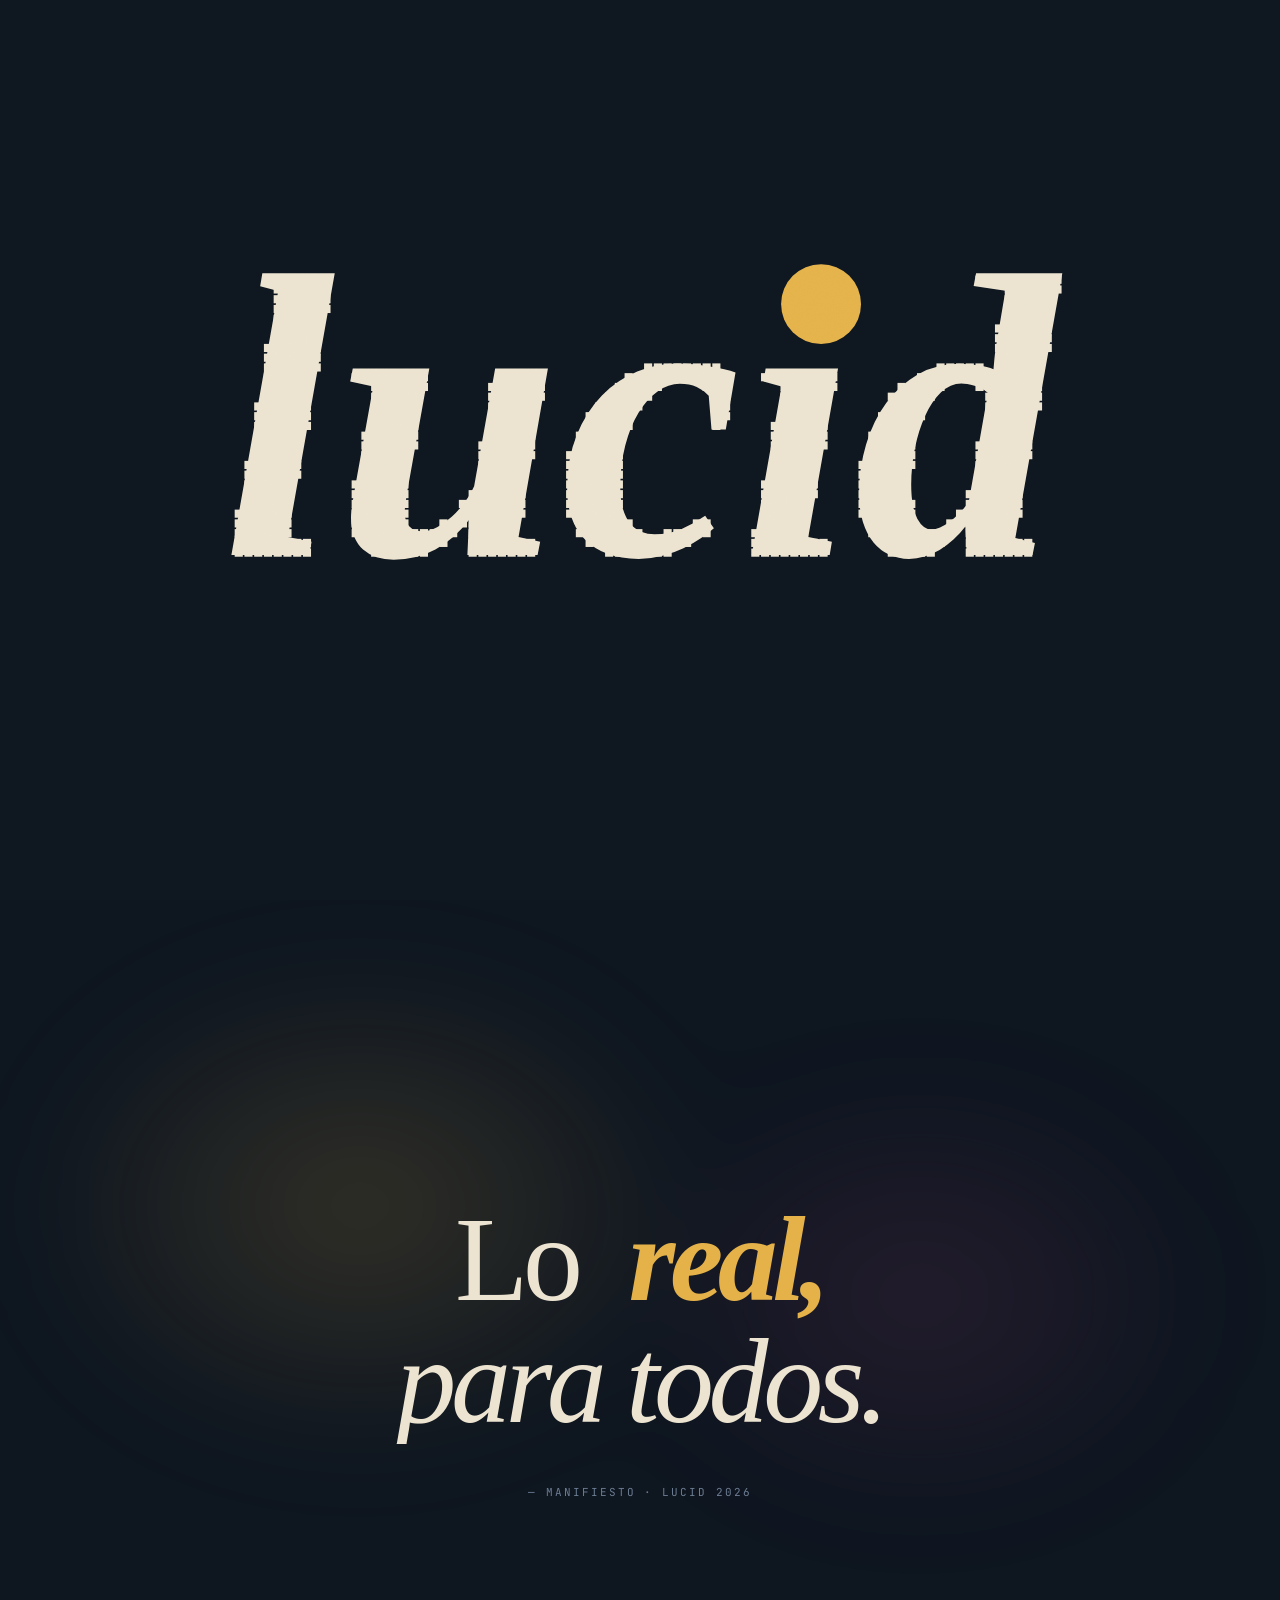
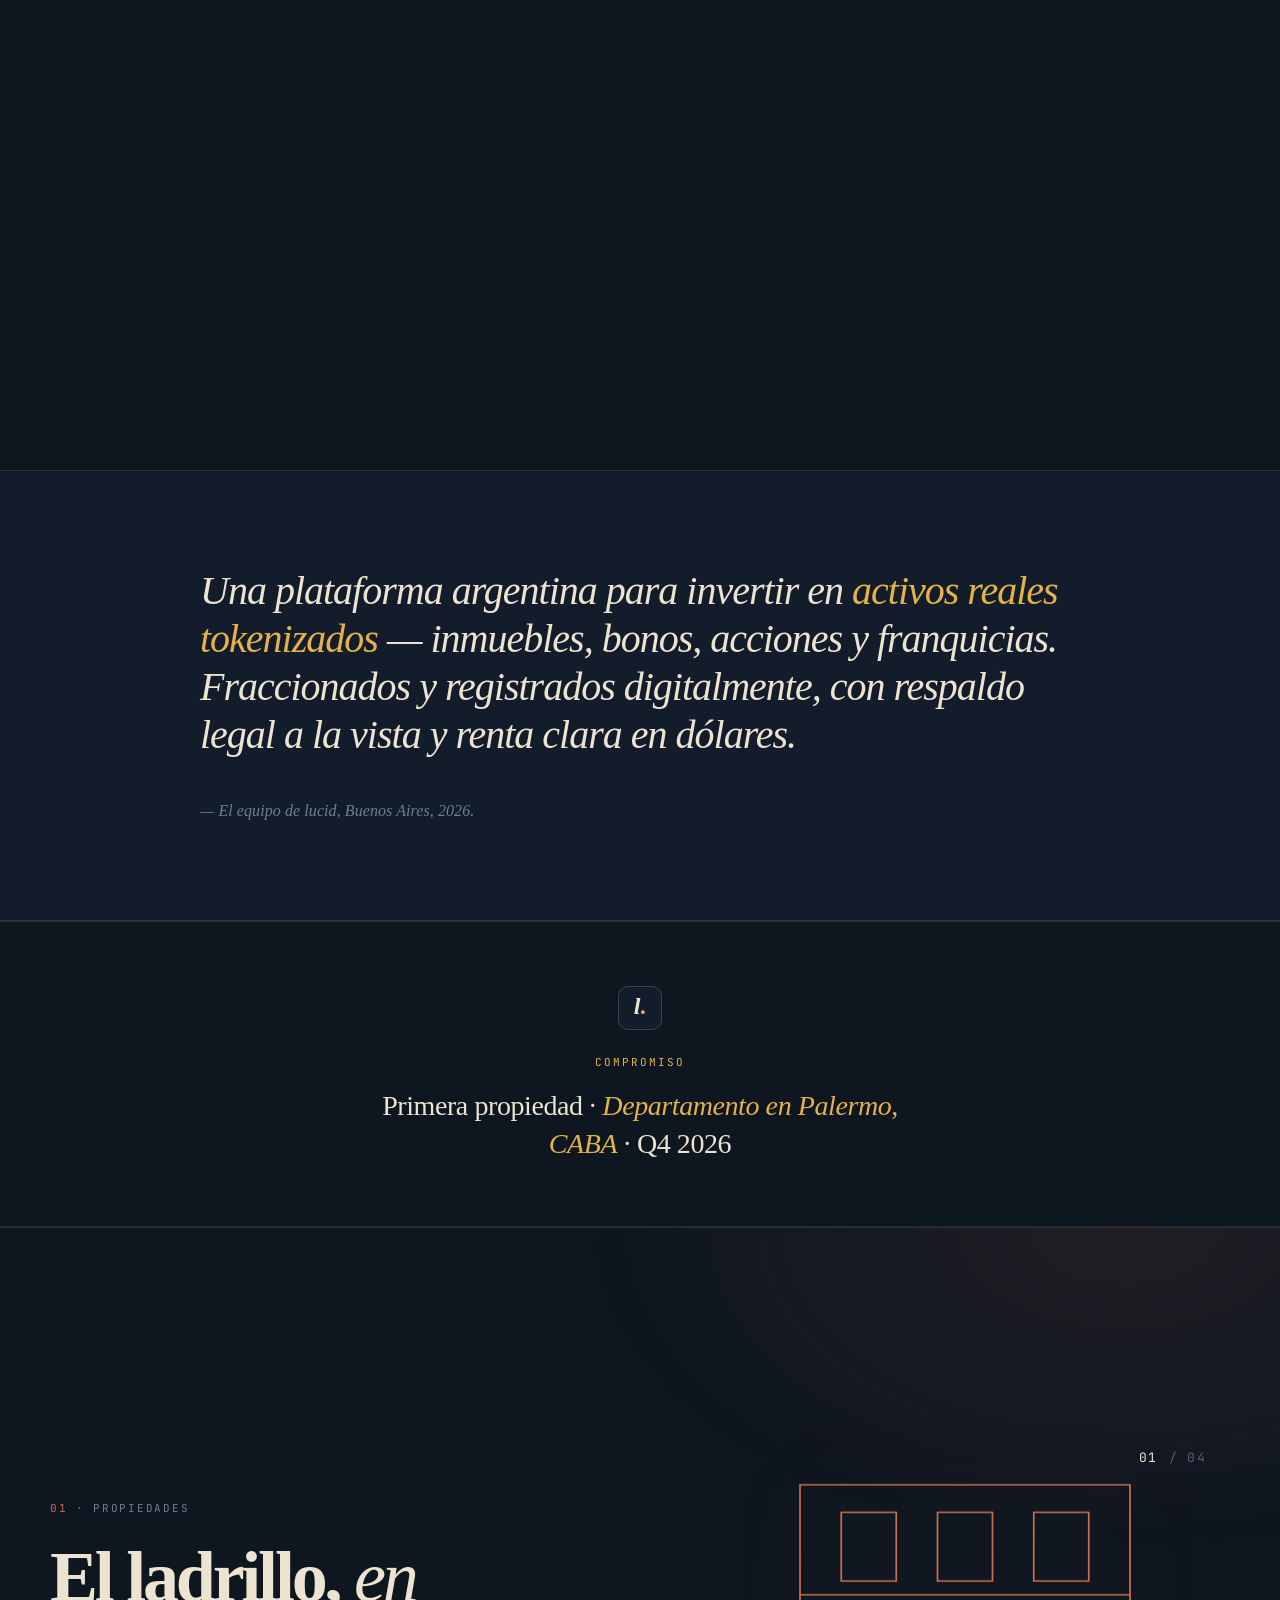
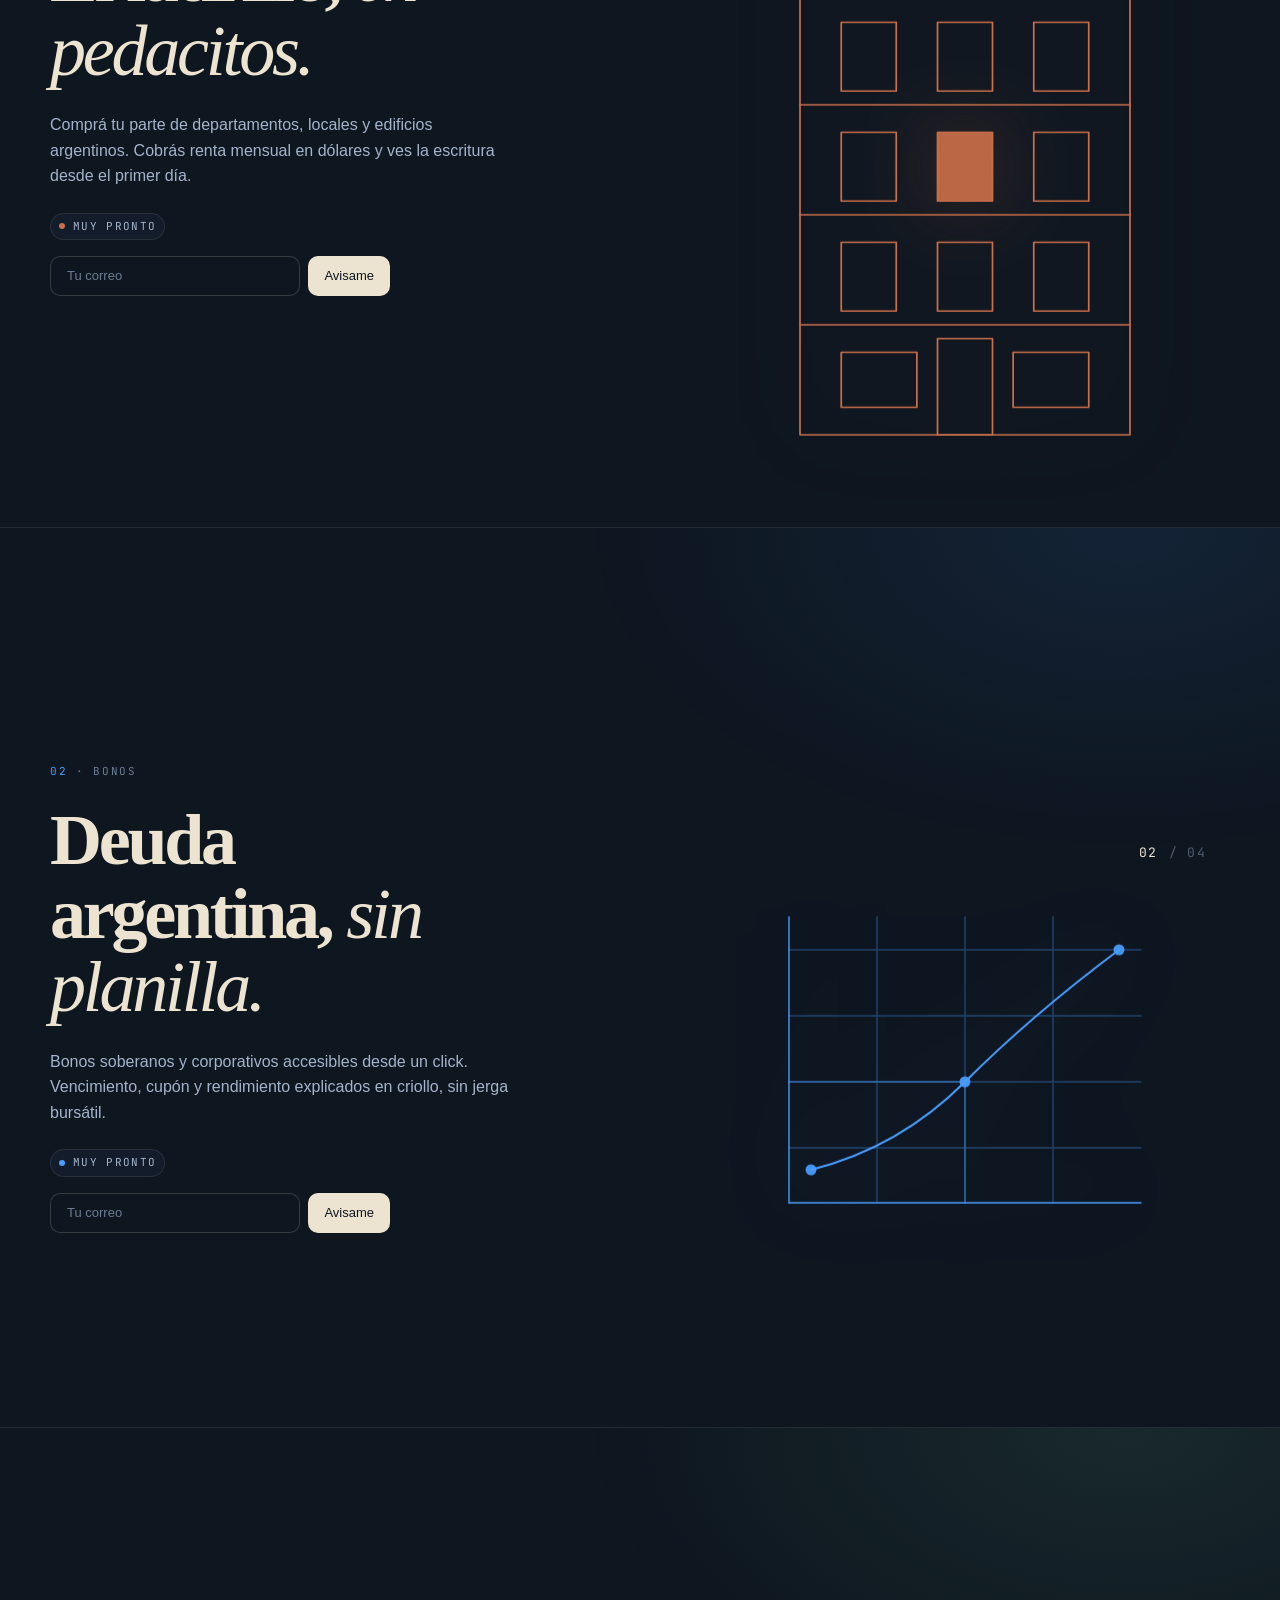
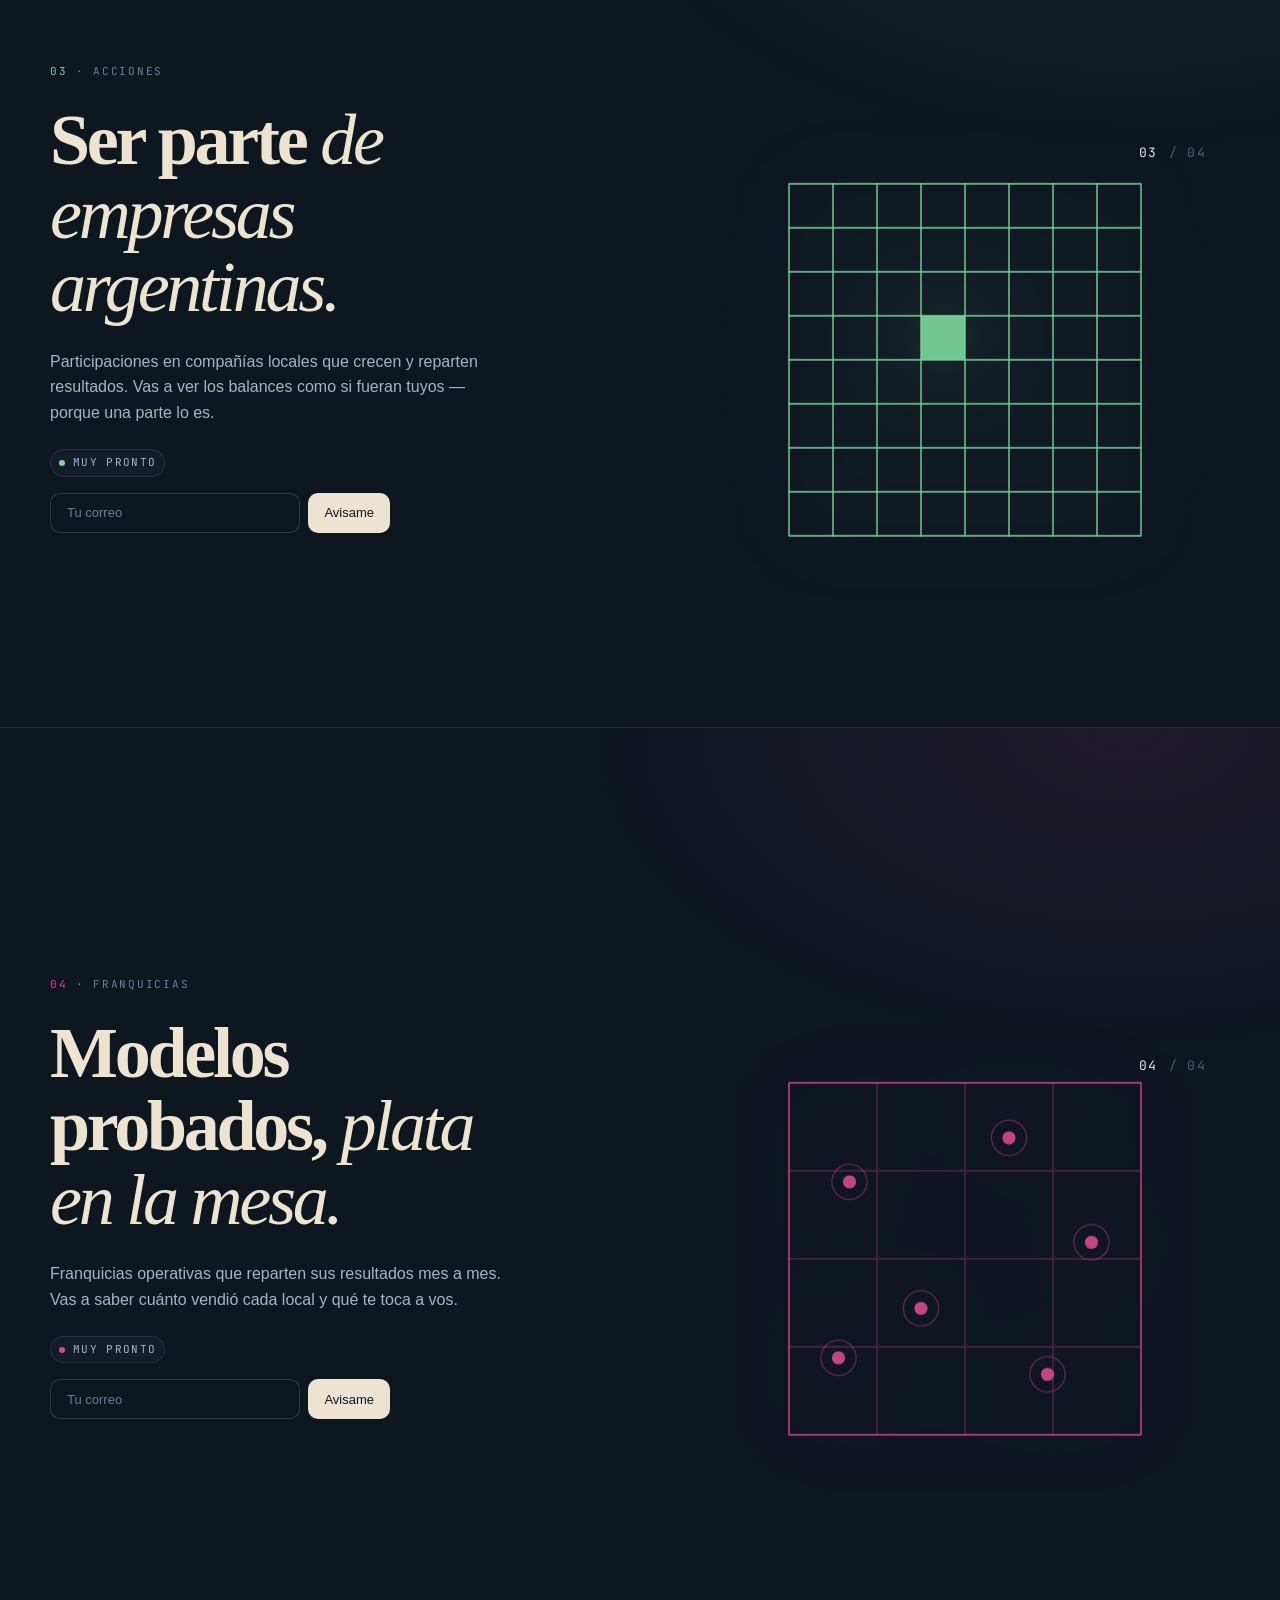
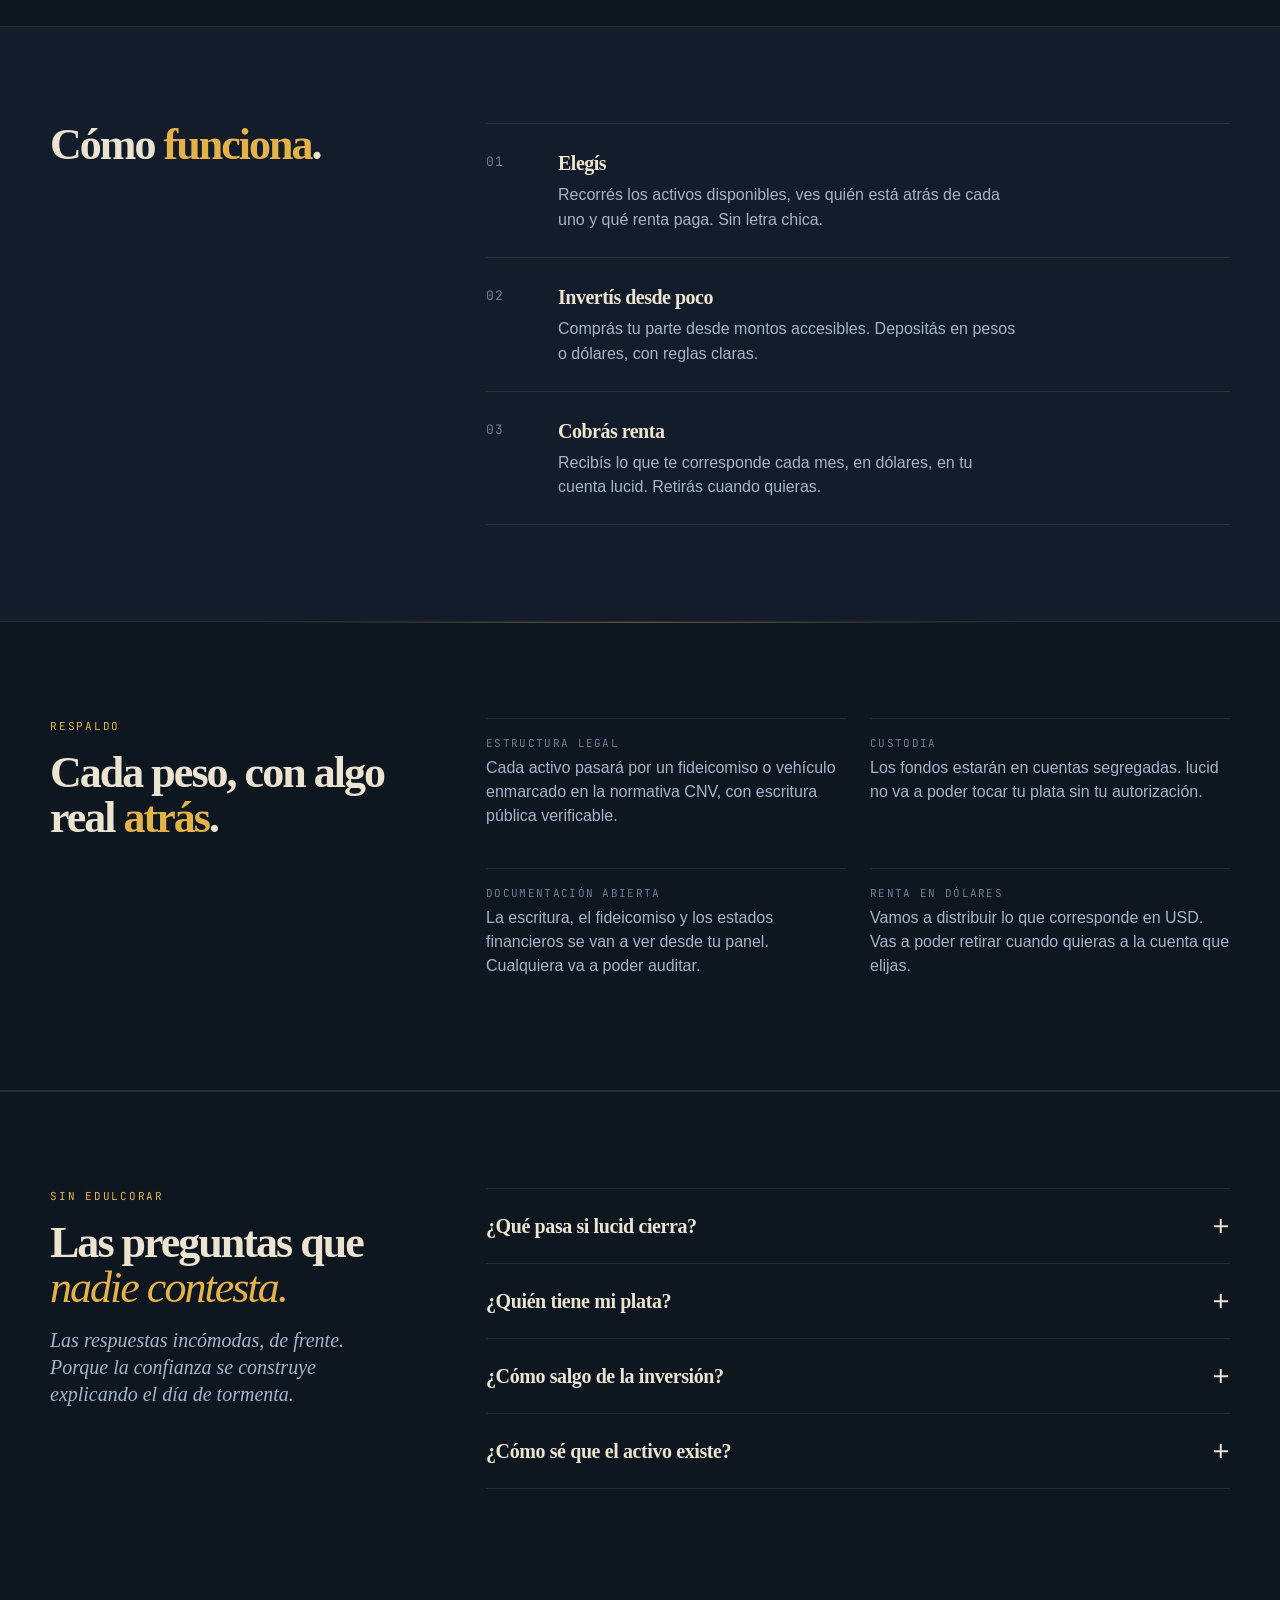
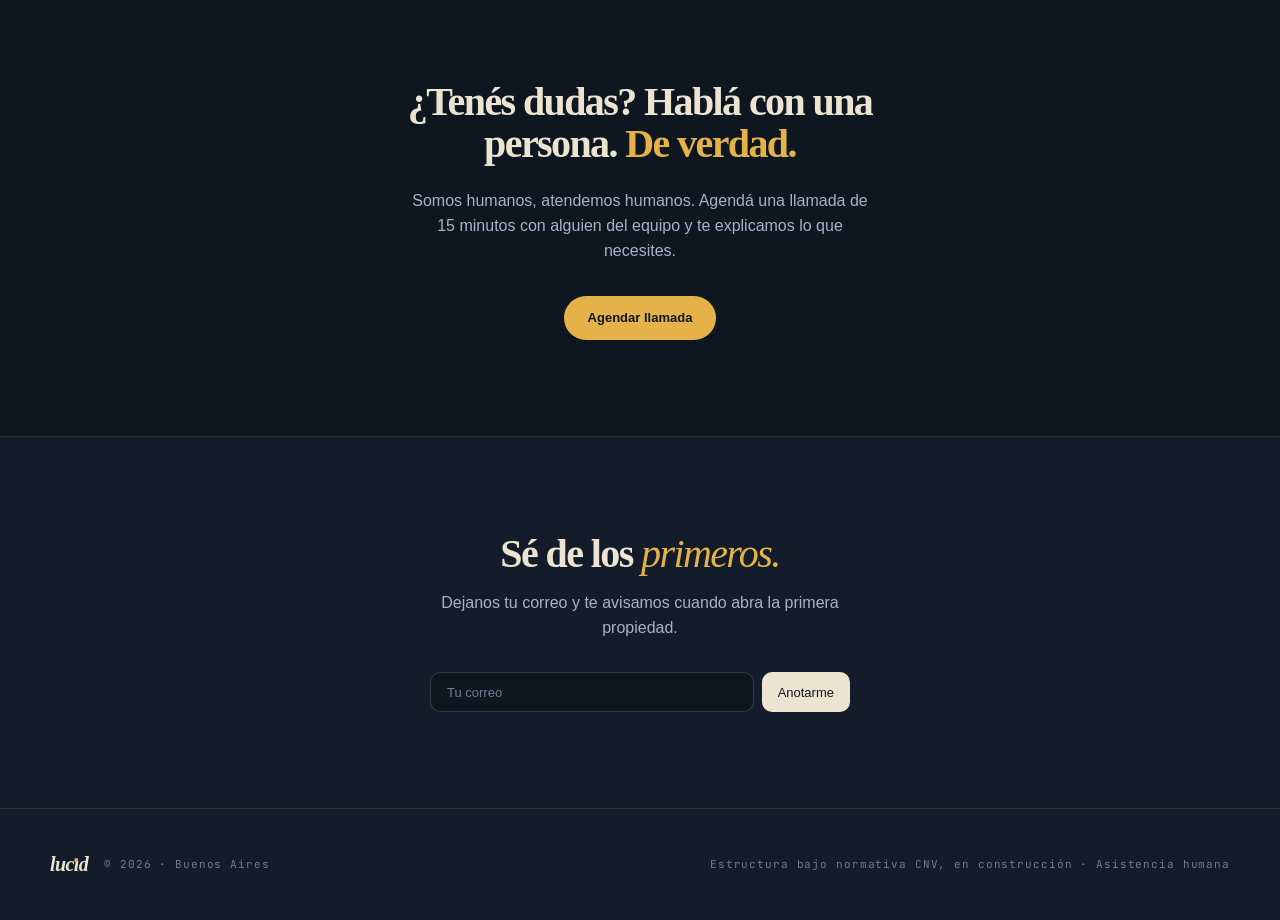
==== commit d4fb6e51: "Sprints 2A/2B/2C — canon, identidad, datos, conversión y pulido - Canon: CLAUDE.md establece marca (" ====
--- a/index.html
+++ b/index.html
@@ -7,6 +7,15 @@
   <title>lucid — Lo real, para todos.</title>
   <meta name="description" content="Plataforma argentina para invertir en activos reales: inmuebles, bonos, acciones y franquicias. Con respaldo a la vista y renta clara.">
 
+  <meta property="og:title" content="lucid — Lo real, para todos.">
+  <meta property="og:description" content="Plataforma argentina para invertir en activos reales: inmuebles, bonos, acciones y franquicias. Con respaldo a la vista y renta clara.">
+  <meta property="og:type" content="website">
+  <meta property="og:image" content="img/og.png">
+  <meta name="twitter:card" content="summary_large_image">
+  <meta name="twitter:title" content="lucid — Lo real, para todos.">
+  <meta name="twitter:description" content="Plataforma argentina para invertir en activos reales: inmuebles, bonos, acciones y franquicias. Con respaldo a la vista y renta clara.">
+  <meta name="twitter:image" content="img/og.png">
+
   <link rel="icon" type="image/svg+xml" href="img/favicon.svg">
 
   <link rel="preconnect" href="https://api.fontshare.com" crossorigin>
@@ -26,12 +35,13 @@
   <header class="site-header" id="site-header">
     <div class="site-header__pill">
       <a href="#top" class="site-header__wordmark" aria-label="lucid, ir al inicio">
-        lucid
+        <span aria-hidden="true">luc<span class="wm-i">ı<span class="wm-dot"></span></span>d</span>
       </a>
       <nav class="site-header__nav" aria-label="Navegación principal">
         <a href="#manifiesto" class="site-header__link">Qué es</a>
         <a href="#verticales" class="site-header__link">Mundos</a>
         <a href="#respaldo" class="site-header__link">Respaldo</a>
+        <a href="#preguntas" class="site-header__link">Preguntas</a>
       </nav>
       <a href="app.html" class="site-header__cta">Ingresar</a>
     </div>
@@ -51,6 +61,10 @@
       <div class="hero-mesh" aria-hidden="true">
         <svg class="hero-mesh__svg" xmlns="http://www.w3.org/2000/svg"></svg>
       </div>
+      <a href="#tagline" class="hero-hint" data-hero-hint aria-label="Desplazarse hacia abajo">
+        <span class="hero-hint__label">deslizá</span>
+        <span class="hero-hint__arrow" aria-hidden="true">↓</span>
+      </a>
     </section>
 
     <!-- ========================================================= TAGLINE (INTEGRAL)
@@ -355,21 +369,82 @@
         <div class="respaldo__points">
           <div class="respaldo-point">
             <div class="respaldo-point__label">Estructura legal</div>
-            <p class="respaldo-point__text">Cada activo pasa por un fideicomiso o vehículo regulado por la CNV, con escritura pública verificable.</p>
+            <p class="respaldo-point__text">Cada activo pasará por un fideicomiso o vehículo enmarcado en la normativa CNV, con escritura pública verificable.</p>
           </div>
           <div class="respaldo-point">
             <div class="respaldo-point__label">Custodia</div>
-            <p class="respaldo-point__text">Los fondos están en cuentas bancarias segregadas. Lucid no toca tu plata sin autorización.</p>
+            <p class="respaldo-point__text">Los fondos estarán en cuentas segregadas. lucid no va a poder tocar tu plata sin tu autorización.</p>
           </div>
           <div class="respaldo-point">
             <div class="respaldo-point__label">Documentación abierta</div>
-            <p class="respaldo-point__text">La escritura, el fideicomiso y los estados financieros se ven desde tu panel. Cualquiera puede auditar.</p>
+            <p class="respaldo-point__text">La escritura, el fideicomiso y los estados financieros se van a ver desde tu panel. Cualquiera va a poder auditar.</p>
           </div>
           <div class="respaldo-point">
             <div class="respaldo-point__label">Renta en dólares</div>
-            <p class="respaldo-point__text">Distribuimos lo que corresponde en USD. Retirás cuando quieras a la cuenta o billetera que elijas.</p>
-          </div>
-        </div>
+            <p class="respaldo-point__text">Vamos a distribuir lo que corresponde en USD. Vas a poder retirar cuando quieras a la cuenta que elijas.</p>
+          </div>
+        </div>
+      </div>
+    </section>
+
+    <!-- ========================================================= FAQ DURA
+         "Las preguntas que nadie contesta." — cuatro respuestas incómodas
+         en un acordeón nativo (details/summary), estilizado según el sistema.
+         Sin superlativos, sin prometer inexistencias. Foco visible por teclado.
+    -->
+    <section class="faq" id="preguntas" aria-labelledby="faq-title">
+      <div class="faq__inner">
+        <div class="faq__head">
+          <span class="faq__eyebrow">Sin edulcorar</span>
+          <h2 class="faq__title" id="faq-title">Las preguntas que <em>nadie contesta.</em></h2>
+          <p class="faq__intro">Las respuestas incómodas, de frente. Porque la confianza se construye explicando el día de tormenta.</p>
+        </div>
+        <ol class="faq__list">
+          <li>
+            <details class="faq-item">
+              <summary class="faq-item__q">
+                <span class="faq-item__q-text">¿Qué pasa si lucid cierra?</span>
+                <span class="faq-item__q-icon" aria-hidden="true"></span>
+              </summary>
+              <div class="faq-item__a">
+                <p>El activo no será de lucid: estará en un fideicomiso separado que sobrevive a la plataforma. Tu derecho queda registrado y el fiduciario responde por él.</p>
+              </div>
+            </details>
+          </li>
+          <li>
+            <details class="faq-item">
+              <summary class="faq-item__q">
+                <span class="faq-item__q-text">¿Quién tiene mi plata?</span>
+                <span class="faq-item__q-icon" aria-hidden="true"></span>
+              </summary>
+              <div class="faq-item__a">
+                <p>Nunca lucid directamente: los fondos operarán por cuentas segregadas y la custodia de los valores por los canales regulados.</p>
+              </div>
+            </details>
+          </li>
+          <li>
+            <details class="faq-item">
+              <summary class="faq-item__q">
+                <span class="faq-item__q-text">¿Cómo salgo de la inversión?</span>
+                <span class="faq-item__q-icon" aria-hidden="true"></span>
+              </summary>
+              <div class="faq-item__a">
+                <p>Con honestidad: la reventa de activos reales todavía no es instantánea en ningún lugar del mundo. Vas a conocer el mecanismo y los plazos de salida antes de invertir, no después.</p>
+              </div>
+            </details>
+          </li>
+          <li>
+            <details class="faq-item">
+              <summary class="faq-item__q">
+                <span class="faq-item__q-text">¿Cómo sé que el activo existe?</span>
+                <span class="faq-item__q-icon" aria-hidden="true"></span>
+              </summary>
+              <div class="faq-item__a">
+                <p>Escritura, fideicomiso y documentación visibles desde tu panel. Lo que no se puede mostrar, no se vende.</p>
+              </div>
+            </details>
+          </li>
+        </ol>
       </div>
     </section>
 
@@ -382,23 +457,38 @@
       </div>
     </section>
 
+    <!-- ========================================================= LISTA DE ESPERA
+         Cierre. Un solo input, mismo sistema visual que los notify-form
+         de los mundos "Muy pronto". CTA claro, sin promesas. -->
+    <section class="waitlist" id="waitlist" aria-labelledby="waitlist-title">
+      <div class="waitlist__inner">
+        <h2 class="waitlist__title" id="waitlist-title">Sé de los <em>primeros.</em></h2>
+        <p class="waitlist__desc">Dejanos tu correo y te avisamos cuando abra la primera propiedad.</p>
+        <form class="notify-form waitlist__form" data-notify="general" novalidate>
+          <input class="notify-form__input" type="email" name="email" required placeholder="Tu correo" aria-label="Tu correo para la lista de espera">
+          <button class="notify-form__submit" type="submit">Anotarme</button>
+          <span class="notify-form__success" role="status">✓ Te avisamos</span>
+        </form>
+      </div>
+    </section>
+
   </main>
 
   <!-- =========================================================== Footer -->
   <footer class="site-footer">
     <div class="site-footer__inner">
       <div class="site-footer__brand">
-        <span class="site-footer__wordmark">
-          lucid
+        <span class="site-footer__wordmark" aria-label="lucid">
+          <span aria-hidden="true">luc<span class="wm-i">ı<span class="wm-dot"></span></span>d</span>
         </span>
         <span class="site-footer__seals" style="text-align:left">© 2026 · Buenos Aires</span>
       </div>
       <div class="site-footer__seals">
-        Regulado · Custodia bancaria · Asistencia humana
+        Estructura bajo normativa CNV, en construcción · Asistencia humana
       </div>
     </div>
   </footer>
 
-  <script src="js/landing.js?v=11"></script>
+  <script src="js/landing.js?v=15"></script>
 </body>
 </html>
--- a/css/tokens.css
+++ b/css/tokens.css
@@ -84,7 +84,7 @@
   /* Escala tipográfica (rem, base 16px) */
   --text-xs:   0.6875rem;   /* 11px */
   --text-sm:   0.8125rem;   /* 13px */
-  --text-base: 0.9375rem;   /* 15px — un pelo más grande, Geist respira */
+  --text-base: 0.9375rem;   /* 15px */
   --text-md:   1rem;        /* 16px */
   --text-lg:   1.25rem;     /* 20px */
   --text-xl:   1.75rem;     /* 28px */
@@ -183,6 +183,11 @@
   max-width: 100%;
 }
 
+/* `[hidden]` debe ganar por sobre reglas con display: flex/grid/block. */
+[hidden] {
+  display: none !important;
+}
+
 .num {
   font-family: var(--font-mono);
   font-variant-numeric: tabular-nums;
--- a/css/components.css
+++ b/css/components.css
@@ -29,9 +29,23 @@
 }
 
 /* ---------- Wordmark ---------------------------------------------------
-   "lucid" en minúscula. La "i" es un haz (dotless ı) en color ámbar brand,
-   con leve halo — la "luz" de la marca. Se reusa en topbar y footer.
+   "lucid" en minúscula. EL GESTO DE IDENTIDAD ES EL PUNTO DE LA "i" — el
+   único elemento de color del wordmark. Técnica:
+     "luc" + <span.wm-i>ı</span> (i sin punto, U+0131)
+           + <span.wm-dot></span> (círculo posicionado absoluto sobre la ı)
+           + "d"
+   El punto usa --wm-dot-color, que defaultea a --brand. En el dashboard, el
+   contenedor puede tintear --wm-dot-color con el color del mundo activo.
    ---------------------------------------------------------------------- */
+.wordmark,
+.site-header__wordmark,
+.site-footer__wordmark {
+  --wm-dot-color: var(--brand);
+  --wm-dot-size: 0.16em;    /* ajuste óptico global — se sobreescribe por tamaño */
+  --wm-dot-offset-x: 0em;   /* corrimiento horizontal fino para centrar sobre la ı */
+  --wm-dot-offset-y: 0em;   /* corrimiento vertical: acerca/aleja de la ı */
+}
+
 .wordmark {
   display: inline-flex;
   align-items: baseline;
@@ -43,6 +57,34 @@
   letter-spacing: -0.03em;
   color: var(--text-primary);
   user-select: none;
+  /* Afinación óptica del punto en topbar (1.35rem) */
+  --wm-dot-size: 0.19em;
+  --wm-dot-offset-x: 0.01em;
+  --wm-dot-offset-y: 0em;
+}
+
+/* La ı (dotless i, U+0131): mismo peso y estilo, sin punto tipográfico. */
+.wm-i {
+  display: inline-block;
+  font-style: italic;
+  font-weight: inherit;
+  position: relative;
+}
+
+/* Punto propio — el "haz" de lucid. Posicionado absoluto sobre la ı.
+   El bottom lo empuja arriba de la línea de x-height, alineado con donde
+   iría el punto natural en Zodiak itálica. */
+.wm-dot {
+  position: absolute;
+  left: 50%;
+  bottom: 0.92em;
+  width: var(--wm-dot-size);
+  height: var(--wm-dot-size);
+  border-radius: 50%;
+  background: var(--wm-dot-color, var(--brand));
+  transform: translate(calc(-50% + var(--wm-dot-offset-x)), var(--wm-dot-offset-y));
+  transition: background var(--transition-base);
+  pointer-events: none;
 }
 
 
@@ -590,6 +632,42 @@
 .assist__cta {
   align-self: flex-start;
   margin-top: var(--space-1);
+}
+
+/* ==========================================================================
+   EMPTY STATE — dashboard sin activos
+   Cálido, respirado. Sustituye la grilla cuando el usuario aún no invirtió.
+   ========================================================================== */
+
+.empty-state {
+  background: var(--bg-1);
+  border: 1px solid var(--border);
+  border-radius: var(--radius-lg);
+  padding: var(--space-6) var(--space-5);
+}
+
+.empty-state__inner {
+  display: flex;
+  flex-direction: column;
+  align-items: flex-start;
+  gap: var(--space-3);
+  max-width: 42ch;
+}
+
+.empty-state__title {
+  font-family: var(--font-display);
+  font-weight: var(--weight-regular);
+  font-style: italic;
+  font-size: var(--text-xl);
+  line-height: var(--leading-snug);
+  letter-spacing: -0.02em;
+  color: var(--text-primary);
+}
+
+.empty-state__desc {
+  font-size: var(--text-md);
+  color: var(--text-secondary);
+  line-height: var(--leading-base);
 }
 
 /* ==========================================================================
--- a/css/landing.css
+++ b/css/landing.css
@@ -1,7 +1,7 @@
 /* ==========================================================================
    LUCID · Landing (público, pre-login)
    Dark-first "Mercado nocturno". Hero pulze-inspired: aurora sutil,
-   wordmark Unbounded ExtraBold, pill nav flotante con glassmorphism gradual.
+   wordmark Zodiak Bold Italic, pill nav flotante con glassmorphism gradual.
    ========================================================================== */
 
 /* ==========================================================================
@@ -75,6 +75,10 @@
   display: inline-flex;
   align-items: baseline;
   transition: color var(--transition-fast);
+  /* Afinación óptica del punto para Zodiak Bold Italic a 1.35rem */
+  --wm-dot-size: 0.19em;
+  --wm-dot-offset-x: 0.01em;
+  --wm-dot-offset-y: 0em;
 }
 
 .site-header__nav {
@@ -188,7 +192,8 @@
   transition-delay: var(--delay, 0ms);
 }
 
-/* Variante brand: celdas que forman la letra ámbar (por defecto, la "u"). */
+/* Variante brand: celdas que forman el punto de la "i" — el único gesto
+   de color del wordmark. */
 .hero-mesh__cell--brand {
   fill: var(--brand);
 }
@@ -223,11 +228,16 @@
   transition: opacity 700ms cubic-bezier(0.22, 1, 0.36, 1);
 }
 
-.hero-mesh__text-brand {
+/* Punto ámbar sobre la "i" — círculo que se superpone al <text> crema,
+   cristalizando en la misma región donde estaban las celdas brand. */
+.hero-mesh__text-dot {
   fill: var(--brand);
-}
-
-.hero-brand.is-materialized .hero-mesh__text {
+  opacity: 0;
+  transition: opacity 700ms cubic-bezier(0.22, 1, 0.36, 1);
+}
+
+.hero-brand.is-materialized .hero-mesh__text,
+.hero-brand.is-materialized .hero-mesh__text-dot {
   opacity: 1;
 }
 
@@ -236,9 +246,82 @@
   .hero-mesh__cell {
     display: none;
   }
-  .hero-mesh__text {
+  .hero-mesh__text,
+  .hero-mesh__text-dot {
     opacity: 1;
     transition: none;
+  }
+}
+
+/* ==========================================================================
+   HERO HINT — flecha ↓ + "deslizá" abajo del hero.
+   Aparece al terminar la cristalización del wordmark (.is-materialized),
+   con un fade-in suave y un pulso vertical infinito. Desaparece al primer
+   scroll (JS le agrega .is-dismissed) y se saca del DOM tras la salida.
+   Con prefers-reduced-motion: visible de entrada, sin animar ni pulsar.
+   ========================================================================== */
+
+.hero-hint {
+  position: absolute;
+  left: 50%;
+  bottom: var(--space-5);
+  z-index: 2;
+  display: inline-flex;
+  flex-direction: column;
+  align-items: center;
+  gap: var(--space-1);
+  color: var(--text-muted);
+  font-family: var(--font-mono);
+  font-size: var(--text-xs);
+  text-transform: uppercase;
+  letter-spacing: 0.18em;
+  opacity: 0;
+  transform: translate(-50%, 8px);
+  transition:
+    opacity 0.7s var(--ease),
+    transform 0.7s var(--ease),
+    color var(--transition-fast);
+  pointer-events: none;
+}
+
+.hero-brand.is-materialized .hero-hint {
+  opacity: 1;
+  transform: translate(-50%, 0);
+  transition-delay: 0.4s;   /* Un beat después del text para no atropellar */
+  pointer-events: auto;
+}
+
+.hero-hint:hover,
+.hero-hint:focus-visible {
+  color: var(--text-secondary);
+}
+
+.hero-hint__arrow {
+  font-size: 1.15rem;
+  line-height: 1;
+  animation: hero-hint-bounce 1.8s var(--ease) infinite;
+}
+
+.hero-hint.is-dismissed {
+  opacity: 0;
+  transform: translate(-50%, 12px);
+  pointer-events: none;
+  transition-delay: 0s;
+}
+
+@keyframes hero-hint-bounce {
+  0%, 100% { transform: translateY(0); }
+  50%      { transform: translateY(6px); }
+}
+
+@media (prefers-reduced-motion: reduce) {
+  .hero-hint {
+    opacity: 1;
+    transform: translate(-50%, 0);
+    transition: none;
+  }
+  .hero-hint__arrow {
+    animation: none;
   }
 }
 
@@ -381,16 +464,6 @@
   margin: 0 auto;
 }
 
-.manifesto__eyebrow {
-  font-family: var(--font-mono);
-  font-size: var(--text-xs);
-  color: var(--text-muted);
-  text-transform: uppercase;
-  letter-spacing: 0.16em;
-  margin-bottom: var(--space-4);
-  display: block;
-}
-
 .manifesto__text {
   font-family: var(--font-display);
   font-weight: 400;
@@ -982,6 +1055,152 @@
 }
 
 /* ==========================================================================
+   FAQ DURA — "Las preguntas que nadie contesta."
+   Acordeón nativo details/summary estilizado. Sin JS. Focus visible por
+   teclado (el <summary> es focuseable de fábrica).
+   ========================================================================== */
+
+.faq {
+  padding: var(--space-7) var(--space-4);
+  background: var(--bg);
+  border-top: 1px solid var(--border);
+}
+
+.faq__inner {
+  max-width: var(--max-width);
+  margin: 0 auto;
+  display: grid;
+  grid-template-columns: 1fr 2fr;
+  gap: var(--space-6);
+  align-items: start;
+}
+
+.faq__head {
+  display: flex;
+  flex-direction: column;
+  gap: var(--space-3);
+  position: sticky;
+  top: calc(var(--space-6) + 40px);
+}
+
+.faq__eyebrow {
+  font-family: var(--font-mono);
+  font-size: var(--text-xs);
+  color: var(--brand);
+  text-transform: uppercase;
+  letter-spacing: 0.16em;
+}
+
+.faq__title {
+  font-family: var(--font-display);
+  font-weight: var(--weight-bold);
+  font-size: clamp(2rem, 4vw, 2.75rem);
+  line-height: 1.02;
+  letter-spacing: -0.045em;
+  color: var(--text-primary);
+}
+
+.faq__title em {
+  font-style: italic;
+  font-weight: 400;
+  color: var(--brand);
+}
+
+.faq__intro {
+  font-family: var(--font-display);
+  font-style: italic;
+  font-weight: 400;
+  font-size: var(--text-lg);
+  line-height: 1.35;
+  color: var(--text-secondary);
+  max-width: 34ch;
+}
+
+.faq__list {
+  list-style: none;
+  display: flex;
+  flex-direction: column;
+  gap: 0;
+}
+
+.faq-item {
+  border-top: 1px solid var(--border);
+  padding: var(--space-3) 0;
+}
+
+.faq__list li:last-child .faq-item {
+  border-bottom: 1px solid var(--border);
+}
+
+.faq-item__q {
+  display: flex;
+  align-items: center;
+  justify-content: space-between;
+  gap: var(--space-3);
+  padding: var(--space-2) 0;
+  cursor: pointer;
+  list-style: none;
+  font-family: var(--font-display);
+  font-weight: var(--weight-bold);
+  font-size: var(--text-lg);
+  line-height: var(--leading-snug);
+  letter-spacing: -0.02em;
+  color: var(--text-primary);
+  transition: color var(--transition-fast);
+}
+
+.faq-item__q::-webkit-details-marker { display: none; }
+.faq-item__q::marker { content: ''; }
+
+.faq-item__q:hover {
+  color: var(--brand);
+}
+
+.faq-item__q:focus-visible {
+  outline: 2px solid var(--border-focus);
+  outline-offset: 6px;
+  border-radius: 4px;
+}
+
+/* Ícono +/− dibujado con dos líneas — cambia en el open */
+.faq-item__q-icon {
+  position: relative;
+  width: 18px;
+  height: 18px;
+  flex-shrink: 0;
+  transition: transform var(--transition-base);
+}
+.faq-item__q-icon::before,
+.faq-item__q-icon::after {
+  content: '';
+  position: absolute;
+  top: 50%;
+  left: 50%;
+  width: 14px;
+  height: 1.5px;
+  background: currentColor;
+  transform-origin: center;
+  transition: transform var(--transition-base);
+}
+.faq-item__q-icon::before { transform: translate(-50%, -50%); }
+.faq-item__q-icon::after  { transform: translate(-50%, -50%) rotate(90deg); }
+
+.faq-item[open] .faq-item__q-icon::after {
+  transform: translate(-50%, -50%) rotate(0deg);
+}
+
+.faq-item__a {
+  padding: var(--space-2) 0 var(--space-3);
+  max-width: 60ch;
+}
+
+.faq-item__a p {
+  font-size: var(--text-md);
+  color: var(--text-secondary);
+  line-height: 1.6;
+}
+
+/* ==========================================================================
    ASISTENCIA HUMANA (landing)
    ========================================================================== */
 
@@ -1039,6 +1258,55 @@
 }
 
 /* ==========================================================================
+   WAITLIST — bloque de cierre antes del footer
+   Un solo input + botón, misma paleta que los notify-form de los mundos.
+   ========================================================================== */
+
+.waitlist {
+  padding: var(--space-7) var(--space-4);
+  background: var(--bg-1);
+  border-top: 1px solid var(--border);
+}
+
+.waitlist__inner {
+  max-width: var(--max-width-narrow);
+  margin: 0 auto;
+  display: flex;
+  flex-direction: column;
+  align-items: center;
+  gap: var(--space-3);
+  text-align: center;
+}
+
+.waitlist__title {
+  font-family: var(--font-display);
+  font-weight: var(--weight-bold);
+  font-size: clamp(1.75rem, 3.5vw, 2.5rem);
+  line-height: 1.05;
+  letter-spacing: -0.04em;
+  color: var(--text-primary);
+  max-width: 22ch;
+}
+
+.waitlist__title em {
+  font-style: italic;
+  font-weight: 400;
+  color: var(--brand);
+}
+
+.waitlist__desc {
+  font-size: var(--text-md);
+  color: var(--text-secondary);
+  max-width: 46ch;
+}
+
+.waitlist__form {
+  margin-top: var(--space-3);
+  width: 100%;
+  max-width: 420px;
+}
+
+/* ==========================================================================
    SITE FOOTER
    ========================================================================== */
 
@@ -1072,6 +1340,10 @@
   letter-spacing: -0.03em;
   display: inline-flex;
   align-items: baseline;
+  /* Afinación óptica del punto para 1.25rem */
+  --wm-dot-size: 0.19em;
+  --wm-dot-offset-x: 0.01em;
+  --wm-dot-offset-y: 0em;
 }
 
 .site-footer__seals {
@@ -1106,12 +1378,16 @@
     font-size: clamp(2rem, 8vw, 3rem);
   }
   .how__inner,
-  .respaldo__inner {
+  .respaldo__inner,
+  .faq__inner {
     grid-template-columns: 1fr;
     gap: var(--space-4);
   }
   .respaldo__points {
     grid-template-columns: 1fr;
+  }
+  .faq__head {
+    position: static;
   }
   .site-header__nav {
     display: none;
